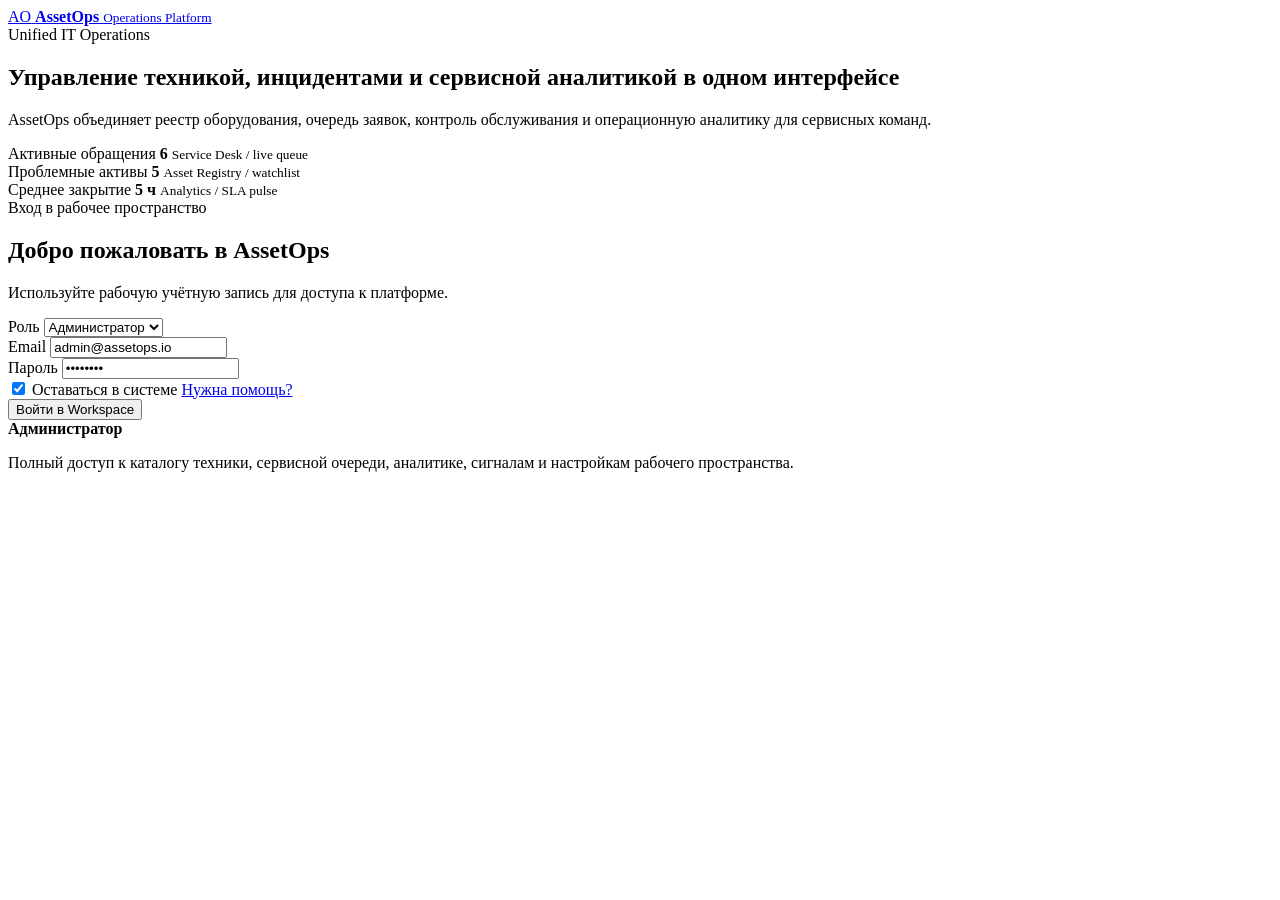
==== login.html @ 6a81c1f5 "Add AssetOps application and documentation" ====
<!DOCTYPE html>
<html lang="ru">
  <head>
    <meta charset="UTF-8" />
    <meta name="viewport" content="width=device-width, initial-scale=1.0" />
    <title>AssetOps • Вход</title>
    <link rel="stylesheet" href="assets/styles.css" />
  </head>
  <body data-page="login">
    <main class="auth-shell">
      <section class="auth-hero">
        <a class="brand brand--light" href="login.html" aria-label="AssetOps">
          <span class="brand__mark">AO</span>
          <span class="brand__text">
            <strong>AssetOps</strong>
            <small>Operations Platform</small>
          </span>
        </a>

        <div class="auth-copy">
          <div class="eyebrow">Unified IT Operations</div>
          <h1>Управление техникой, инцидентами и сервисной аналитикой в одном интерфейсе</h1>
          <p>
            AssetOps объединяет реестр оборудования, очередь заявок, контроль обслуживания
            и операционную аналитику для сервисных команд.
          </p>
        </div>

        <div class="auth-preview">
          <div class="auth-preview__card">
            <span>Активные обращения</span>
            <strong>6</strong>
            <small>Service Desk / live queue</small>
          </div>
          <div class="auth-preview__card">
            <span>Проблемные активы</span>
            <strong>5</strong>
            <small>Asset Registry / watchlist</small>
          </div>
          <div class="auth-preview__card">
            <span>Среднее закрытие</span>
            <strong>5 ч</strong>
            <small>Analytics / SLA pulse</small>
          </div>
        </div>
      </section>

      <section class="auth-panel">
        <div class="auth-panel__header">
          <div class="eyebrow">Вход в рабочее пространство</div>
          <h2>Добро пожаловать в AssetOps</h2>
          <p>Используйте рабочую учётную запись для доступа к платформе.</p>
        </div>

        <form class="auth-form" id="loginForm" novalidate>
          <div class="field">
            <label for="loginRole">Роль</label>
            <select id="loginRole" name="loginRole">
              <option value="admin">Администратор</option>
              <option value="dispatcher">Диспетчер</option>
              <option value="engineer">Инженер</option>
              <option value="observer">Наблюдатель</option>
            </select>
          </div>
          <div class="field">
            <label for="loginEmail">Email</label>
            <input id="loginEmail" type="email" value="admin@assetops.io" />
          </div>
          <div class="field">
            <label for="loginPassword">Пароль</label>
            <input id="loginPassword" type="password" value="password" />
          </div>
          <div class="auth-form__row">
            <label class="checkline">
              <input type="checkbox" checked />
              <span>Оставаться в системе</span>
            </label>
            <a class="auth-link" href="index.html">Нужна помощь?</a>
          </div>
          <button class="button button--primary button--block" type="submit">Войти в Workspace</button>
        </form>

        <div class="auth-note">
          <strong data-login-role-title>Администратор</strong>
          <p data-login-role-text>
            Полный доступ к каталогу техники, сервисной очереди, аналитике, сигналам и настройкам рабочего пространства.
          </p>
        </div>
      </section>
    </main>

    <script src="assets/data.js"></script>
    <script src="assets/app.js"></script>
  </body>
</html>
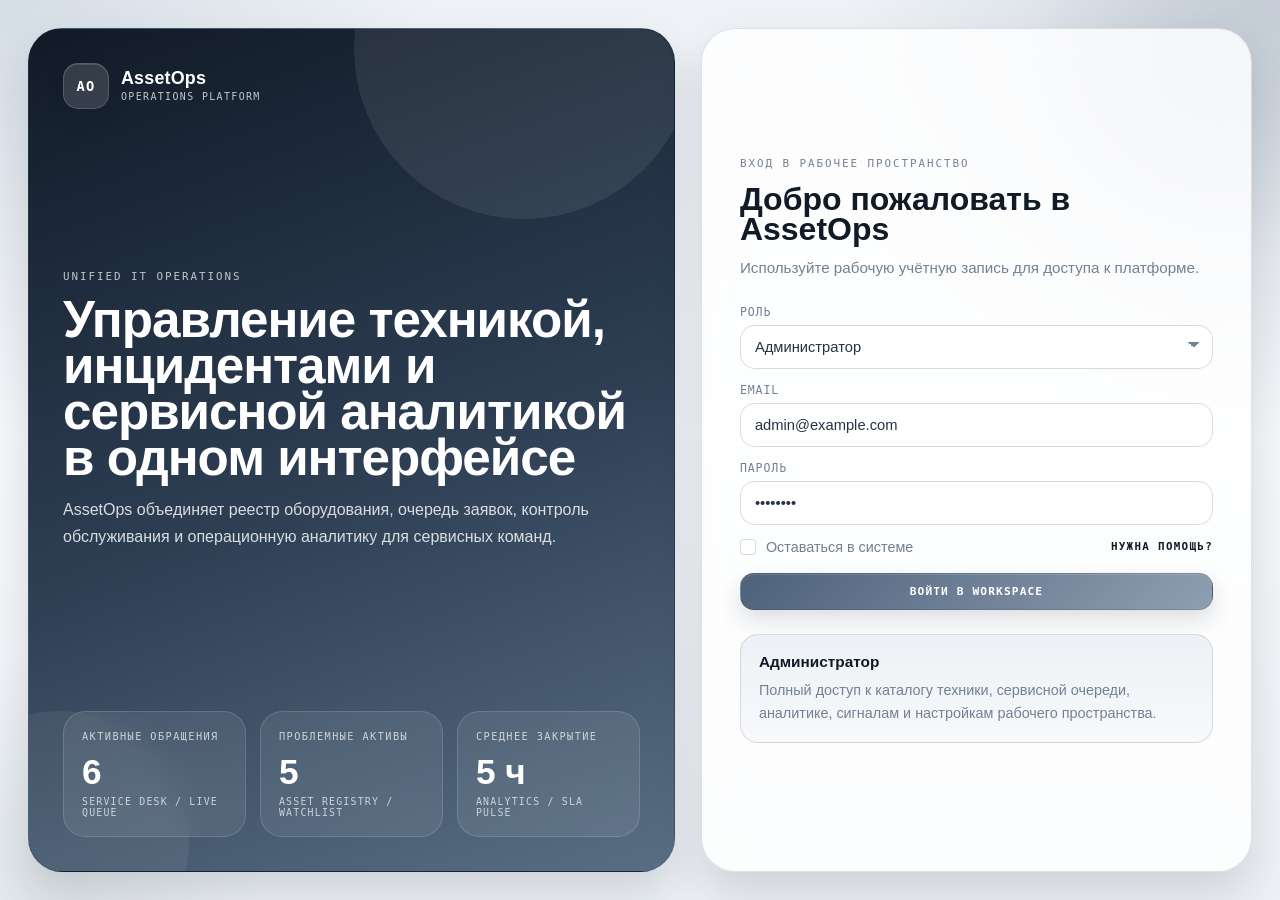
==== commit f22d3bac: "Document synthetic data and demo login" ====
--- a/login.html
+++ b/login.html
@@ -64,7 +64,7 @@
           </div>
           <div class="field">
             <label for="loginEmail">Email</label>
-            <input id="loginEmail" type="email" value="admin@assetops.io" />
+            <input id="loginEmail" type="email" value="admin@example.com" />
           </div>
           <div class="field">
             <label for="loginPassword">Пароль</label>
--- a/assets/styles.css
+++ b/assets/styles.css
@@ -0,0 +1,3499 @@
+:root {
+  --navy: #101726;
+  --navy-2: #26364a;
+  --cobalt: #4e617b;
+  --cyan: #7a90a8;
+  --orange: #8f9fb2;
+  --yellow: #8b8577;
+  --lime: #617a7d;
+  --pink: #726b86;
+  --paper: #eef2f6;
+  --paper-2: #f7f9fb;
+  --white: #ffffff;
+  --ink: #111a27;
+  --text: #273241;
+  --muted: #748093;
+  --line: #293748;
+  --line-soft: rgba(41, 55, 72, 0.18);
+  --surface: rgba(255, 255, 255, 0.82);
+  --surface-strong: rgba(255, 255, 255, 0.92);
+  --surface-muted: rgba(244, 247, 250, 0.94);
+  --shadow-lg: 0 22px 44px rgba(18, 27, 45, 0.14);
+  --shadow-md: 0 12px 24px rgba(18, 27, 45, 0.1);
+  --shadow-sm: 0 8px 0 rgba(18, 27, 45, 0.08);
+  --radius-xl: 34px;
+  --radius-lg: 28px;
+  --radius-md: 22px;
+  --radius-sm: 16px;
+  --font-sans: "Aptos", "Segoe UI Variable Text", "Trebuchet MS", sans-serif;
+  --font-display: "Avenir Next Condensed", "Arial Narrow", "Bahnschrift SemiCondensed", sans-serif;
+  --font-mono: "IBM Plex Mono", "SFMono-Regular", ui-monospace, Menlo, Consolas, monospace;
+  --chart-1: #4e617b;
+  --chart-2: #617a7d;
+  --chart-3: #6f8581;
+  --chart-4: #726b86;
+  --chart-5: #91a4b7;
+  --page-accent: var(--cobalt);
+  --page-accent-2: var(--cyan);
+  --page-accent-3: var(--orange);
+}
+
+body[data-page="dashboard"] {
+  --page-accent: #435872;
+  --page-accent-2: #6b8298;
+  --page-accent-3: #91a4b7;
+}
+
+body[data-page="equipment"] {
+  --page-accent: #2a3a50;
+  --page-accent-2: #566982;
+  --page-accent-3: #7b8ea3;
+}
+
+body[data-page="tickets"] {
+  --page-accent: #3b465e;
+  --page-accent-2: #697b92;
+  --page-accent-3: #726b86;
+}
+
+body[data-page="ticket-detail"] {
+  --page-accent: #141d2b;
+  --page-accent-2: #45576f;
+  --page-accent-3: #73879d;
+}
+
+body[data-page="analytics"] {
+  --page-accent: #4a6269;
+  --page-accent-2: #718791;
+  --page-accent-3: #91a4ad;
+}
+
+body[data-page="notifications"] {
+  --page-accent: #2c3546;
+  --page-accent-2: #57697f;
+  --page-accent-3: #8293a7;
+}
+
+body[data-page="settings"] {
+  --page-accent: #334052;
+  --page-accent-2: #60748b;
+  --page-accent-3: #8ea0b3;
+}
+
+*,
+*::before,
+*::after {
+  box-sizing: border-box;
+}
+
+html {
+  scroll-behavior: smooth;
+}
+
+body {
+  position: relative;
+  margin: 0;
+  font-family: var(--font-sans);
+  color: var(--text);
+  background:
+    radial-gradient(circle at 0% 0%, rgba(122, 144, 168, 0.14), transparent 24%),
+    radial-gradient(circle at 100% 0%, rgba(78, 97, 123, 0.14), transparent 24%),
+    radial-gradient(circle at 100% 100%, rgba(97, 122, 125, 0.1), transparent 24%),
+    linear-gradient(180deg, #f1f4f7 0%, #f7f9fb 52%, #edf2f6 100%);
+}
+
+body::before,
+body::after {
+  content: "";
+  position: fixed;
+  inset: auto;
+  z-index: -1;
+  pointer-events: none;
+  border-radius: 50%;
+}
+
+body::before {
+  top: -120px;
+  right: -120px;
+  width: 380px;
+  height: 380px;
+  background: radial-gradient(circle, rgba(78, 97, 123, 0.12) 0%, rgba(78, 97, 123, 0) 72%);
+}
+
+body::after {
+  left: -160px;
+  bottom: -180px;
+  width: 420px;
+  height: 420px;
+  background: radial-gradient(circle, rgba(97, 122, 125, 0.1) 0%, rgba(97, 122, 125, 0) 74%);
+}
+
+button,
+input,
+select {
+  font: inherit;
+}
+
+a {
+  color: inherit;
+  text-decoration: none;
+}
+
+body.modal-open {
+  overflow: hidden;
+}
+
+.shell {
+  position: relative;
+  max-width: 1500px;
+  margin: 0 auto;
+  padding: 24px 24px 54px;
+}
+
+.appbar {
+  position: sticky;
+  top: 16px;
+  z-index: 20;
+  display: grid;
+  grid-template-columns: auto minmax(260px, 1fr) auto;
+  gap: 18px;
+  align-items: center;
+  margin-bottom: 20px;
+  padding: 12px 16px 12px 12px;
+  border: 1px solid rgba(41, 55, 72, 0.12);
+  border-radius: 26px;
+  background: linear-gradient(180deg, rgba(255, 255, 255, 0.86) 0%, rgba(244, 247, 250, 0.78) 100%);
+  box-shadow:
+    0 18px 34px rgba(18, 27, 45, 0.08),
+    inset 0 1px 0 rgba(255, 255, 255, 0.72);
+  backdrop-filter: blur(24px);
+}
+
+.brand {
+  display: inline-flex;
+  align-items: center;
+  gap: 12px;
+  min-width: 0;
+}
+
+.brand__mark {
+  display: grid;
+  place-items: center;
+  width: 46px;
+  height: 46px;
+  border-radius: 15px;
+  background: linear-gradient(155deg, #121a28 0%, var(--page-accent) 100%);
+  color: #fff;
+  font-family: var(--font-mono);
+  font-size: 0.86rem;
+  font-weight: 700;
+  letter-spacing: 0.08em;
+  text-transform: uppercase;
+  box-shadow:
+    0 10px 18px rgba(18, 27, 45, 0.16),
+    inset 0 1px 0 rgba(255, 255, 255, 0.12);
+}
+
+.brand__text {
+  display: grid;
+  gap: 3px;
+  min-width: 0;
+}
+
+.brand__text strong {
+  color: var(--ink);
+  font-family: var(--font-display);
+  font-size: 1.12rem;
+  line-height: 1;
+  letter-spacing: 0.01em;
+}
+
+.brand__text small {
+  color: var(--muted);
+  font-family: var(--font-mono);
+  font-size: 0.62rem;
+  letter-spacing: 0.14em;
+  text-transform: uppercase;
+}
+
+.appbar__search {
+  min-width: 0;
+}
+
+.searchbox {
+  position: relative;
+  display: block;
+}
+
+.searchbox::before {
+  content: "⌕";
+  position: absolute;
+  top: 50%;
+  left: 16px;
+  transform: translateY(-50%);
+  color: var(--muted);
+  font-family: var(--font-mono);
+  font-size: 0.9rem;
+  pointer-events: none;
+}
+
+.searchbox::after {
+  content: "Ctrl/⌘ K";
+  position: absolute;
+  top: 50%;
+  right: 16px;
+  transform: translateY(-50%);
+  color: var(--muted);
+  font-family: var(--font-mono);
+  font-size: 0.62rem;
+  font-weight: 700;
+  letter-spacing: 0.12em;
+  text-transform: uppercase;
+  pointer-events: none;
+}
+
+.searchbox input {
+  padding-left: 42px;
+  padding-right: 86px;
+  border-radius: 18px;
+  border-color: rgba(41, 55, 72, 0.12);
+  background: linear-gradient(180deg, rgba(255, 255, 255, 0.94) 0%, rgba(239, 243, 246, 0.9) 100%);
+  box-shadow:
+    inset 0 1px 0 rgba(255, 255, 255, 0.7),
+    0 1px 0 rgba(255, 255, 255, 0.4);
+  cursor: pointer;
+  transition: border-color 0.16s ease, box-shadow 0.16s ease, background 0.16s ease;
+}
+
+.searchbox input:hover {
+  border-color: rgba(41, 55, 72, 0.18);
+  background: linear-gradient(180deg, rgba(255, 255, 255, 0.98) 0%, rgba(242, 245, 248, 0.94) 100%);
+}
+
+.appbar__meta {
+  display: flex;
+  align-items: center;
+  justify-content: flex-end;
+  gap: 8px;
+  flex-wrap: wrap;
+}
+
+.app-pill {
+  display: inline-flex;
+  align-items: center;
+  gap: 8px;
+  min-height: 36px;
+  padding: 8px 12px;
+  border: 1px solid rgba(41, 55, 72, 0.12);
+  border-radius: 999px;
+  background: rgba(255, 255, 255, 0.72);
+  color: var(--muted);
+  font-family: var(--font-mono);
+  font-size: 0.62rem;
+  font-weight: 700;
+  letter-spacing: 0.1em;
+  text-transform: uppercase;
+  transition: border-color 0.16s ease, background 0.16s ease, color 0.16s ease;
+}
+
+.app-pill:first-child {
+  border-color: rgba(41, 55, 72, 0.16);
+  background: linear-gradient(180deg, rgba(255, 255, 255, 0.94) 0%, rgba(236, 240, 244, 0.84) 100%);
+  color: var(--ink);
+}
+
+.appbar__meta > .app-pill:first-child {
+  color: var(--ink);
+  background: linear-gradient(180deg, rgba(230, 238, 246, 0.9) 0%, rgba(255, 255, 255, 0.82) 100%);
+}
+
+.app-pill--status {
+  color: var(--ink);
+}
+
+.app-pill--link {
+  color: var(--ink);
+}
+
+.status-dot {
+  width: 8px;
+  height: 8px;
+  border-radius: 50%;
+  background: linear-gradient(180deg, #83a6a5 0%, #5b7a79 100%);
+  box-shadow: 0 0 0 4px rgba(97, 122, 125, 0.12);
+}
+
+.app-user {
+  display: inline-flex;
+  align-items: center;
+  gap: 10px;
+  padding-left: 2px;
+}
+
+.app-user__avatar {
+  display: grid;
+  place-items: center;
+  width: 38px;
+  height: 38px;
+  border-radius: 50%;
+  background: linear-gradient(145deg, #dfe6ee 0%, #f7f9fb 100%);
+  border: 1px solid rgba(41, 55, 72, 0.14);
+  color: var(--ink);
+  font-family: var(--font-mono);
+  font-size: 0.68rem;
+  font-weight: 700;
+  letter-spacing: 0.08em;
+}
+
+.app-user__info {
+  display: grid;
+  gap: 2px;
+}
+
+.app-user__info strong {
+  color: var(--ink);
+  font-size: 0.84rem;
+  line-height: 1.1;
+}
+
+.app-user__info small {
+  color: var(--muted);
+  font-size: 0.73rem;
+}
+
+.appbar__link {
+  color: var(--muted);
+  font-family: var(--font-mono);
+  font-size: 0.64rem;
+  font-weight: 700;
+  letter-spacing: 0.12em;
+  text-transform: uppercase;
+  opacity: 0.8;
+  transition: opacity 0.16s ease, color 0.16s ease;
+}
+
+.appbar__link:hover {
+  color: var(--ink);
+  opacity: 1;
+}
+
+.masthead {
+  position: relative;
+  overflow: hidden;
+  display: grid;
+  grid-template-columns: minmax(0, 1.38fr) minmax(280px, 0.82fr);
+  gap: 32px;
+  padding: 38px 40px;
+  border: 1px solid rgba(255, 255, 255, 0.16);
+  border-radius: var(--radius-xl);
+  background:
+    linear-gradient(125deg, rgba(255, 255, 255, 0.06), transparent 42%),
+    linear-gradient(135deg, #101726 0%, var(--page-accent) 38%, var(--page-accent-2) 72%, var(--page-accent-3) 100%);
+  box-shadow: 0 30px 56px rgba(18, 27, 45, 0.16);
+  color: #fff;
+}
+
+.masthead::before,
+.masthead::after {
+  content: "";
+  position: absolute;
+  border-radius: 999px;
+  pointer-events: none;
+}
+
+.masthead::before {
+  width: 280px;
+  height: 280px;
+  top: -120px;
+  right: 18%;
+  background: rgba(255, 255, 255, 0.14);
+}
+
+.masthead::after {
+  width: 260px;
+  height: 260px;
+  right: -90px;
+  bottom: -120px;
+  background: rgba(8, 20, 45, 0.18);
+}
+
+.masthead__main::after {
+  content: "";
+  display: block;
+  width: 92px;
+  height: 1px;
+  margin-top: 22px;
+  background: rgba(255, 255, 255, 0.34);
+}
+
+.masthead__main,
+.masthead__aside {
+  position: relative;
+  z-index: 1;
+}
+
+.masthead__main h1 {
+  margin: 0;
+  max-width: 920px;
+  font-family: var(--font-display);
+  font-size: clamp(2.7rem, 4vw, 4.5rem);
+  line-height: 0.9;
+  letter-spacing: -0.01em;
+}
+
+.masthead__main p {
+  margin: 16px 0 0;
+  max-width: 700px;
+  color: rgba(255, 255, 255, 0.92);
+  font-size: 1.02rem;
+  line-height: 1.68;
+}
+
+.eyebrow {
+  margin-bottom: 14px;
+  color: var(--muted);
+  font-family: var(--font-mono);
+  font-size: 0.68rem;
+  letter-spacing: 0.18em;
+  text-transform: uppercase;
+}
+
+.masthead .eyebrow {
+  color: rgba(255, 255, 255, 0.84);
+}
+
+.masthead__aside {
+  display: grid;
+  gap: 14px;
+  align-content: start;
+}
+
+.meta-block {
+  position: relative;
+  overflow: hidden;
+  padding: 18px 20px;
+  border: 1px solid rgba(255, 255, 255, 0.28);
+  border-radius: 22px;
+  background: rgba(255, 255, 255, 0.14);
+  backdrop-filter: blur(12px);
+  box-shadow: inset 0 1px 0 rgba(255, 255, 255, 0.12);
+}
+
+.meta-block::before {
+  content: "";
+  position: absolute;
+  inset: 0 0 auto;
+  height: 2px;
+  background: linear-gradient(90deg, rgba(255, 255, 255, 0.72) 0%, rgba(255, 255, 255, 0) 84%);
+}
+
+.meta-block span {
+  display: block;
+  margin-bottom: 8px;
+  color: rgba(255, 255, 255, 0.78);
+  font-family: var(--font-mono);
+  font-size: 0.72rem;
+  letter-spacing: 0.12em;
+  text-transform: uppercase;
+}
+
+.meta-block strong {
+  display: block;
+  color: #fff;
+  font-size: 1rem;
+  line-height: 1.45;
+}
+
+.meta-link {
+  color: #fff;
+  text-decoration: underline;
+  text-underline-offset: 0.2em;
+}
+
+.topnav {
+  position: relative;
+  z-index: 3;
+  display: flex;
+  flex-wrap: wrap;
+  gap: 6px;
+  width: max-content;
+  max-width: 100%;
+  margin: -16px 0 24px 34px;
+  padding: 8px;
+  border: 1px solid rgba(41, 55, 72, 0.12);
+  border-radius: 999px;
+  background: rgba(255, 255, 255, 0.92);
+  box-shadow:
+    0 16px 28px rgba(18, 27, 45, 0.08),
+    inset 0 1px 0 rgba(255, 255, 255, 0.5);
+  backdrop-filter: blur(18px);
+}
+
+.topnav__link {
+  display: inline-flex;
+  align-items: center;
+  justify-content: center;
+  min-height: 40px;
+  padding: 9px 15px;
+  border-radius: 999px;
+  color: var(--text);
+  font-family: var(--font-mono);
+  font-size: 0.71rem;
+  font-weight: 700;
+  letter-spacing: 0.09em;
+  text-transform: uppercase;
+  transition: transform 0.16s ease, background 0.16s ease, color 0.16s ease, box-shadow 0.16s ease;
+}
+
+.topnav__link:hover {
+  transform: translateY(-1px);
+  background: rgba(75, 100, 137, 0.08);
+}
+
+.topnav__link.is-active {
+  background: linear-gradient(180deg, var(--ink) 0%, #243447 100%);
+  color: #fff;
+  box-shadow: inset 0 1px 0 rgba(255, 255, 255, 0.1);
+}
+
+.workspace,
+.stack,
+.grid,
+.hero-layout,
+.ticket-layout {
+  display: grid;
+  gap: 24px;
+}
+
+.grid--2 {
+  grid-template-columns: minmax(0, 1.05fr) minmax(0, 0.95fr);
+}
+
+.hero-layout {
+  grid-template-columns: minmax(0, 1.32fr) minmax(340px, 0.84fr);
+  align-items: start;
+}
+
+.dashboard-overview {
+  display: grid;
+  grid-template-columns: minmax(0, 1.06fr) minmax(360px, 0.94fr);
+  gap: 22px;
+}
+
+.ticket-layout {
+  grid-template-columns: minmax(0, 1.26fr) minmax(340px, 0.74fr);
+}
+
+.panel {
+  position: relative;
+  overflow: hidden;
+  padding: 24px;
+  border: 1px solid rgba(41, 55, 72, 0.12);
+  border-radius: var(--radius-lg);
+  background: linear-gradient(180deg, rgba(255, 255, 255, 0.9) 0%, rgba(246, 248, 250, 0.84) 100%);
+  box-shadow:
+    0 18px 32px rgba(18, 27, 45, 0.07),
+    inset 0 1px 0 rgba(255, 255, 255, 0.62);
+  backdrop-filter: blur(12px);
+  transition: box-shadow 0.18s ease, border-color 0.18s ease, transform 0.18s ease;
+}
+
+.panel::before {
+  content: "";
+  position: absolute;
+  inset: 0 0 auto;
+  height: 3px;
+  background: linear-gradient(90deg, var(--page-accent) 0%, var(--page-accent-2) 54%, var(--page-accent-3) 100%);
+}
+
+.panel::after {
+  content: "";
+  position: absolute;
+  inset: 0;
+  border-radius: inherit;
+  box-shadow: inset 0 1px 0 rgba(255, 255, 255, 0.46);
+  pointer-events: none;
+}
+
+.panel--hero {
+  background: linear-gradient(160deg, #101726 0%, #253548 58%, #4a6078 120%);
+  box-shadow: 0 26px 44px rgba(18, 27, 45, 0.2);
+  color: #fff;
+}
+
+.panel--hero::before {
+  background: linear-gradient(90deg, #7a90a8 0%, #617a7d 52%, #8f9fb2 100%);
+}
+
+.panel--hero .panel__header {
+  border-bottom-color: rgba(255, 255, 255, 0.12);
+}
+
+.panel--hero .eyebrow,
+.panel--hero .panel__header p,
+.panel--hero .panel__header h2,
+.panel--hero .panel__header strong,
+.panel--hero .panel__header span {
+  color: #fff;
+}
+
+body[data-page="dashboard"] .hero-layout > .panel:last-child {
+  margin-top: 28px;
+  background: linear-gradient(180deg, #f7f9fb 0%, #eceff4 100%);
+}
+
+body[data-page="dashboard"] .panel--hero {
+  padding-bottom: 26px;
+}
+
+body[data-page="dashboard"] .panel--hero .signal-ribbon {
+  grid-template-columns: minmax(0, 1.28fr) repeat(2, minmax(0, 0.9fr));
+  grid-auto-rows: minmax(124px, auto);
+  gap: 14px;
+}
+
+body[data-page="dashboard"] .panel--hero .signal-card:first-child {
+  display: flex;
+  flex-direction: column;
+  justify-content: flex-end;
+  grid-row: span 2;
+  min-height: 100%;
+  padding: 22px;
+}
+
+body[data-page="dashboard"] .panel--hero .signal-card:first-child .signal-card__value {
+  margin: 18px 0 12px;
+  font-size: clamp(3rem, 4.4vw, 4.4rem);
+}
+
+body[data-page="dashboard"] .panel--hero .signal-card:nth-child(4) {
+  grid-column: 2 / span 2;
+}
+
+body[data-page="dashboard"] .dashboard-overview {
+  align-items: stretch;
+}
+
+body[data-page="dashboard"] .dashboard-overview > .panel {
+  min-height: 100%;
+}
+
+body[data-page="dashboard"] .action-grid .action-card:first-child {
+  grid-column: span 2;
+  min-height: 184px;
+}
+
+body[data-page="dashboard"] #notificationFeed .activity-card:first-child {
+  border-color: rgba(41, 55, 72, 0.18);
+  box-shadow: 0 18px 28px rgba(18, 27, 45, 0.08);
+}
+
+body[data-page="dashboard"] #recommendationList,
+body[data-page="dashboard"] #hotEquipmentList {
+  gap: 12px;
+}
+
+.panel__header {
+  position: relative;
+  z-index: 1;
+  display: flex;
+  justify-content: space-between;
+  gap: 18px;
+  align-items: flex-start;
+  margin-bottom: 20px;
+  padding-bottom: 14px;
+  border-bottom: 1px solid rgba(41, 55, 72, 0.08);
+}
+
+.panel__header > div {
+  flex: 1 1 auto;
+}
+
+.panel__header h2,
+.panel__header h3,
+.ticket-head h2 {
+  margin: 0;
+  color: var(--ink);
+  font-family: var(--font-display);
+  font-size: 1.12rem;
+  letter-spacing: 0.01em;
+}
+
+.panel__header p {
+  margin: 10px 0 0;
+  max-width: 620px;
+  color: var(--muted);
+  font-size: 0.89rem;
+  line-height: 1.64;
+}
+
+.panel__header .eyebrow {
+  margin-bottom: 10px;
+  color: color-mix(in srgb, var(--page-accent) 62%, var(--muted));
+  letter-spacing: 0.16em;
+}
+
+.signal-ribbon {
+  position: relative;
+  z-index: 1;
+  display: grid;
+  gap: 12px;
+  grid-template-columns: repeat(4, minmax(0, 1fr));
+}
+
+.signal-ribbon--dense {
+  gap: 14px;
+}
+
+.signal-ribbon--dense .signal-card {
+  min-height: 138px;
+  padding: 16px 16px 17px;
+  border-radius: 22px;
+}
+
+.signal-ribbon--dense .signal-card__value {
+  font-size: clamp(1.86rem, 2.4vw, 2.5rem);
+}
+
+.signal-ribbon--dense .signal-card__hint {
+  font-size: 0.82rem;
+}
+
+.signal-card {
+  display: grid;
+  align-content: start;
+  min-height: 154px;
+  padding: 18px 18px 18px;
+  border: 1px solid rgba(41, 55, 72, 0.12);
+  border-radius: 24px;
+  box-shadow:
+    0 14px 24px rgba(18, 27, 45, 0.08),
+    inset 0 1px 0 rgba(255, 255, 255, 0.22);
+  color: #fff;
+  transition: transform 0.18s ease, box-shadow 0.18s ease;
+}
+
+.signal-card:hover {
+  transform: translateY(-1px);
+  box-shadow:
+    0 18px 28px rgba(18, 27, 45, 0.1),
+    inset 0 1px 0 rgba(255, 255, 255, 0.22);
+}
+
+.signal-card--ink {
+  background: linear-gradient(155deg, #121a28 0%, #45586f 100%);
+}
+
+.signal-card--accent {
+  background: linear-gradient(155deg, #4a6078 0%, #8697aa 100%);
+}
+
+.signal-card--blue {
+  color: var(--ink);
+  background: linear-gradient(155deg, #e7edf3 0%, #f2f6f9 100%);
+}
+
+.signal-card--amber {
+  color: var(--ink);
+  background: linear-gradient(155deg, #eceae5 0%, #f5f4f1 100%);
+}
+
+.signal-card--green {
+  color: var(--ink);
+  background: linear-gradient(155deg, #e4ebeb 0%, #f1f5f5 100%);
+}
+
+.signal-card--red {
+  color: var(--ink);
+  background: linear-gradient(155deg, #ebe7ee 0%, #f5f2f7 100%);
+}
+
+.signal-card__label {
+  color: currentColor;
+  opacity: 0.74;
+  font-family: var(--font-mono);
+  font-size: 0.66rem;
+  line-height: 1.5;
+  letter-spacing: 0.14em;
+  text-transform: uppercase;
+}
+
+.signal-card__value {
+  margin: 16px 0 10px;
+  color: currentColor;
+  font-family: var(--font-display);
+  font-size: clamp(2.2rem, 2.9vw, 2.95rem);
+  line-height: 0.88;
+}
+
+.signal-card__hint {
+  color: currentColor;
+  opacity: 0.82;
+  font-size: 0.86rem;
+  line-height: 1.56;
+}
+
+.focus-stack,
+.note-stack,
+.asset-stack {
+  display: grid;
+  gap: 10px;
+}
+
+.action-grid {
+  display: grid;
+  grid-template-columns: repeat(2, minmax(0, 1fr));
+  gap: 12px;
+}
+
+.action-card {
+  position: relative;
+  overflow: hidden;
+  display: grid;
+  gap: 12px;
+  align-content: start;
+  min-height: 212px;
+  padding: 18px;
+  border: 1px solid rgba(41, 55, 72, 0.12);
+  border-radius: 24px;
+  background: linear-gradient(180deg, rgba(255, 255, 255, 0.99) 0%, #eef2f6 100%);
+  box-shadow: 0 14px 24px rgba(18, 27, 45, 0.06);
+  transition: transform 0.18s ease, box-shadow 0.18s ease, border-color 0.18s ease;
+}
+
+.action-card::before,
+.insight-card::before,
+.activity-card::before {
+  content: "";
+  position: absolute;
+  inset: 0 0 auto;
+  height: 3px;
+  background: linear-gradient(90deg, var(--page-accent) 0%, var(--page-accent-2) 56%, transparent 100%);
+}
+
+.action-card__top {
+  display: flex;
+  justify-content: space-between;
+  align-items: flex-start;
+}
+
+.action-card__icon {
+  display: grid;
+  place-items: center;
+  width: 42px;
+  height: 42px;
+  border-radius: 14px;
+  background: linear-gradient(145deg, var(--ink) 0%, var(--page-accent) 100%);
+  color: #fff;
+  font-family: var(--font-mono);
+  font-size: 0.7rem;
+  font-weight: 700;
+  letter-spacing: 0.08em;
+  text-transform: uppercase;
+}
+
+.action-card strong {
+  color: var(--ink);
+  font-size: 1rem;
+}
+
+.action-card p {
+  margin: 0;
+  color: var(--muted);
+  font-size: 0.9rem;
+  line-height: 1.62;
+}
+
+.action-card__footer {
+  margin-top: auto;
+}
+
+.activity-list {
+  display: grid;
+  gap: 10px;
+}
+
+.insight-grid {
+  display: grid;
+  grid-template-columns: repeat(2, minmax(0, 1fr));
+  gap: 12px;
+}
+
+.insight-card {
+  position: relative;
+  overflow: hidden;
+  display: grid;
+  gap: 10px;
+  align-content: start;
+  min-height: 188px;
+  padding: 18px;
+  border: 1px solid rgba(41, 55, 72, 0.12);
+  border-radius: 24px;
+  background: linear-gradient(180deg, rgba(255, 255, 255, 0.99) 0%, #edf1f5 100%);
+  box-shadow: 0 14px 24px rgba(18, 27, 45, 0.05);
+  transition: transform 0.18s ease, box-shadow 0.18s ease, border-color 0.18s ease;
+}
+
+.insight-card span {
+  color: var(--muted);
+  font-family: var(--font-mono);
+  font-size: 0.64rem;
+  font-weight: 700;
+  letter-spacing: 0.14em;
+  text-transform: uppercase;
+}
+
+.insight-card strong {
+  color: var(--ink);
+  font-family: var(--font-display);
+  font-size: 1.52rem;
+  line-height: 0.9;
+  letter-spacing: 0.01em;
+}
+
+.insight-card p {
+  margin: 0;
+  color: var(--muted);
+  font-size: 0.89rem;
+  line-height: 1.6;
+}
+
+.activity-card {
+  position: relative;
+  overflow: hidden;
+  display: grid;
+  gap: 10px;
+  padding: 17px 18px;
+  border: 1px solid rgba(41, 55, 72, 0.12);
+  border-radius: 22px;
+  background: rgba(255, 255, 255, 0.94);
+  box-shadow: 0 12px 22px rgba(18, 27, 45, 0.05);
+  transition: transform 0.18s ease, box-shadow 0.18s ease, border-color 0.18s ease;
+}
+
+.action-card:hover,
+.insight-card:hover,
+.activity-card:hover,
+.focus-card:hover,
+.note-card:hover,
+.asset-card:hover,
+.fact-card:hover,
+.content-box:hover,
+.logic-box:hover,
+.equipment-box:hover,
+.timeline-card:hover,
+.saved-view:hover,
+.bulk-bar:hover,
+.settings-note:hover,
+.setting-toggle:hover,
+.form-preview:hover,
+.onboarding-card:hover {
+  transform: translateY(-1px);
+  border-color: rgba(41, 55, 72, 0.16);
+  box-shadow: 0 18px 28px rgba(18, 27, 45, 0.07);
+}
+
+.activity-card__top {
+  display: flex;
+  justify-content: space-between;
+  gap: 10px;
+  align-items: center;
+}
+
+.activity-card__top small {
+  color: var(--muted);
+  font-family: var(--font-mono);
+  font-size: 0.62rem;
+  letter-spacing: 0.12em;
+  text-transform: uppercase;
+}
+
+.activity-card strong {
+  color: var(--ink);
+  font-size: 0.96rem;
+}
+
+.activity-card p {
+  margin: 0;
+  color: var(--muted);
+  font-size: 0.89rem;
+  line-height: 1.58;
+}
+
+.activity-card__footer {
+  display: flex;
+  justify-content: space-between;
+  gap: 12px;
+  align-items: center;
+  flex-wrap: wrap;
+}
+
+.activity-card__context {
+  color: var(--muted);
+  font-family: var(--font-mono);
+  font-size: 0.64rem;
+  font-weight: 700;
+  letter-spacing: 0.12em;
+  text-transform: uppercase;
+}
+
+.activity-card__footer .button {
+  padding-inline: 12px;
+  box-shadow: none;
+}
+
+.activity-card--critical {
+  background: linear-gradient(180deg, #ece8ef 0%, #f7f4f8 100%);
+}
+
+.activity-card--watch {
+  background: linear-gradient(180deg, #e8edf2 0%, #f6f8fa 100%);
+}
+
+.activity-card--info {
+  background: linear-gradient(180deg, #e8edee 0%, #f6f9f9 100%);
+}
+
+.activity-card--ok {
+  background: linear-gradient(180deg, #eef1f4 0%, #f7f9fb 100%);
+}
+
+.status-chip {
+  display: inline-flex;
+  align-items: center;
+  justify-content: center;
+  min-height: 28px;
+  padding: 5px 10px;
+  border: 1px solid rgba(41, 55, 72, 0.16);
+  border-radius: 999px;
+  background: rgba(255, 255, 255, 0.82);
+  color: var(--ink);
+  font-family: var(--font-mono);
+  font-size: 0.62rem;
+  font-weight: 700;
+  letter-spacing: 0.1em;
+  text-transform: uppercase;
+}
+
+.status-chip--critical {
+  color: #6f6982;
+  background: #ece9f1;
+}
+
+.status-chip--watch {
+  color: #4e617b;
+  background: #e8edf2;
+}
+
+.status-chip--info {
+  color: #60797b;
+  background: #e6eded;
+}
+
+.status-chip--ok,
+.status-chip--neutral {
+  color: #5a6677;
+  background: #edf0f3;
+}
+
+.onboarding-grid {
+  display: grid;
+  grid-template-columns: repeat(4, minmax(0, 1fr));
+  gap: 12px;
+}
+
+.onboarding-card {
+  display: grid;
+  gap: 12px;
+  padding: 18px;
+  border: 1px solid rgba(41, 55, 72, 0.14);
+  border-radius: 20px;
+  background: linear-gradient(180deg, rgba(255, 255, 255, 0.98) 0%, #eef2f6 100%);
+  box-shadow: 0 10px 18px rgba(18, 27, 45, 0.05);
+  transition: transform 0.18s ease, box-shadow 0.18s ease, border-color 0.18s ease;
+}
+
+.onboarding-card__top {
+  display: flex;
+  justify-content: space-between;
+  gap: 10px;
+  align-items: center;
+}
+
+.onboarding-card strong {
+  color: var(--ink);
+  font-size: 0.96rem;
+}
+
+.onboarding-card p {
+  margin: 0;
+  color: var(--muted);
+  font-size: 0.88rem;
+  line-height: 1.58;
+}
+
+.progress-line {
+  height: 8px;
+  padding: 1px;
+  border: 1px solid rgba(41, 55, 72, 0.14);
+  border-radius: 999px;
+  background: rgba(255, 255, 255, 0.92);
+  overflow: hidden;
+}
+
+.progress-line span {
+  display: block;
+  height: 100%;
+  border-radius: inherit;
+  background: linear-gradient(90deg, var(--page-accent) 0%, var(--page-accent-3) 100%);
+}
+
+.onboarding-card__meta {
+  color: var(--muted);
+  font-family: var(--font-mono);
+  font-size: 0.64rem;
+  letter-spacing: 0.12em;
+  text-transform: uppercase;
+}
+
+.focus-card,
+.note-card,
+.asset-card,
+.content-box,
+.logic-box,
+.equipment-box,
+.timeline-card,
+.fact-card {
+  position: relative;
+  overflow: hidden;
+  padding: 18px;
+  border: 1px solid rgba(41, 55, 72, 0.12);
+  border-radius: var(--radius-md);
+  background: linear-gradient(180deg, rgba(255, 255, 255, 0.98) 0%, rgba(242, 245, 248, 0.94) 100%);
+  box-shadow: 0 12px 22px rgba(18, 27, 45, 0.05);
+  transition: transform 0.18s ease, box-shadow 0.18s ease, border-color 0.18s ease;
+}
+
+.focus-card::before,
+.note-card::before,
+.asset-card::before,
+.content-box::before,
+.logic-box::before,
+.equipment-box::before,
+.timeline-card::before,
+.fact-card::before {
+  content: "";
+  position: absolute;
+  inset: 0 0 auto;
+  height: 2px;
+  background: linear-gradient(90deg, var(--page-accent) 0%, transparent 84%);
+}
+
+.focus-card {
+  display: grid;
+  gap: 10px;
+}
+
+.focus-card__kicker,
+.content-box h3,
+.logic-box h4,
+.equipment-box h4,
+.timeline-card time,
+.table-chip,
+.legend,
+.helper-list li::marker {
+  font-family: var(--font-mono);
+}
+
+.focus-card__kicker {
+  color: var(--muted);
+  font-size: 0.72rem;
+  letter-spacing: 0.14em;
+  text-transform: uppercase;
+}
+
+.focus-card strong,
+.note-card strong,
+.asset-card strong {
+  color: var(--ink);
+  font-size: 0.98rem;
+}
+
+.focus-card p,
+.note-card p,
+.asset-card p,
+.content-box p,
+.logic-box p,
+.equipment-box p,
+.timeline-card p {
+  margin: 0;
+  color: var(--muted);
+  font-size: 0.9rem;
+  line-height: 1.62;
+}
+
+.note-card--red {
+  background: linear-gradient(180deg, #ece8ef 0%, #f7f4f8 100%);
+  border-color: #726b86;
+}
+
+.note-card--amber {
+  background: linear-gradient(180deg, #eceae5 0%, #f7f6f3 100%);
+  border-color: #8b8577;
+}
+
+.note-card--blue {
+  background: linear-gradient(180deg, #e8edf2 0%, #f6f8fa 100%);
+  border-color: #4e617b;
+}
+
+.note-card--green {
+  background: linear-gradient(180deg, #e8edee 0%, #f6f9f9 100%);
+  border-color: #617a7d;
+}
+
+.asset-card {
+  background: linear-gradient(180deg, #ffffff 0%, #eef2f5 100%);
+}
+
+.asset-card__top {
+  display: flex;
+  justify-content: space-between;
+  gap: 12px;
+  margin-bottom: 10px;
+  align-items: flex-start;
+}
+
+.asset-card__actions {
+  display: flex;
+  gap: 8px;
+  flex-wrap: wrap;
+  margin-top: 14px;
+}
+
+body[data-page="dashboard"] .hero-layout > .panel:last-child .focus-card {
+  background: rgba(255, 255, 255, 0.82);
+}
+
+.toolbar {
+  display: flex;
+  gap: 12px;
+  flex-wrap: wrap;
+  align-items: center;
+}
+
+.toolbar--filters {
+  display: grid;
+  grid-template-columns: repeat(3, minmax(180px, 1fr));
+  width: 100%;
+  align-items: stretch;
+}
+
+.toolbar-summary {
+  display: flex;
+  justify-content: space-between;
+  gap: 12px;
+  align-items: center;
+  margin-top: 14px;
+  padding: 12px 14px;
+  border: 1px solid rgba(41, 55, 72, 0.1);
+  border-radius: 20px;
+  background: linear-gradient(180deg, rgba(255, 255, 255, 0.96) 0%, rgba(240, 243, 246, 0.88) 100%);
+}
+
+.toolbar-summary__meta,
+.toolbar-summary__actions {
+  display: flex;
+  gap: 8px;
+  flex-wrap: wrap;
+  align-items: center;
+}
+
+.module-tools {
+  display: grid;
+  gap: 12px;
+  margin-top: 14px;
+}
+
+.settings-form {
+  display: grid;
+  gap: 14px;
+}
+
+.settings-form--stack {
+  gap: 10px;
+}
+
+.settings-grid {
+  display: grid;
+  grid-template-columns: repeat(2, minmax(0, 1fr));
+  gap: 12px;
+}
+
+.settings-grid--compact {
+  grid-template-columns: minmax(0, 220px);
+}
+
+.setting-field {
+  display: grid;
+  gap: 6px;
+}
+
+.setting-field label {
+  color: var(--muted);
+  font-family: var(--font-mono);
+  font-size: 0.68rem;
+  font-weight: 700;
+  letter-spacing: 0.12em;
+  text-transform: uppercase;
+}
+
+.settings-note {
+  padding: 16px;
+  border: 1px solid rgba(41, 55, 72, 0.14);
+  border-radius: 18px;
+  background: linear-gradient(180deg, rgba(255, 255, 255, 0.98) 0%, #edf1f5 100%);
+  color: var(--muted);
+  font-size: 0.9rem;
+  line-height: 1.62;
+}
+
+.setting-toggle {
+  position: relative;
+  display: grid;
+  grid-template-columns: auto minmax(0, 1fr);
+  gap: 14px;
+  align-items: start;
+  padding: 15px 16px;
+  border: 1px solid rgba(41, 55, 72, 0.14);
+  border-radius: 20px;
+  background: linear-gradient(180deg, rgba(255, 255, 255, 0.98) 0%, #edf1f5 100%);
+  box-shadow: 0 10px 18px rgba(18, 27, 45, 0.04);
+  cursor: pointer;
+}
+
+.setting-toggle input {
+  position: absolute;
+  opacity: 0;
+  pointer-events: none;
+}
+
+.setting-toggle__control {
+  position: relative;
+  width: 48px;
+  height: 28px;
+  border: 1px solid rgba(41, 55, 72, 0.14);
+  border-radius: 999px;
+  background: #e2e8ef;
+  transition: background 0.16s ease, border-color 0.16s ease;
+}
+
+.setting-toggle__control::after {
+  content: "";
+  position: absolute;
+  top: 3px;
+  left: 3px;
+  width: 20px;
+  height: 20px;
+  border-radius: 50%;
+  background: #fff;
+  box-shadow: 0 2px 6px rgba(18, 27, 45, 0.16);
+  transition: transform 0.16s ease;
+}
+
+.setting-toggle input:checked + .setting-toggle__control {
+  border-color: rgba(41, 55, 72, 0.22);
+  background: linear-gradient(90deg, var(--page-accent) 0%, var(--page-accent-3) 100%);
+}
+
+.setting-toggle input:checked + .setting-toggle__control::after {
+  transform: translateX(20px);
+}
+
+.setting-toggle__body {
+  display: grid;
+  gap: 4px;
+}
+
+.setting-toggle__body strong {
+  color: var(--ink);
+  font-size: 0.92rem;
+}
+
+.setting-toggle__body small {
+  color: var(--muted);
+  font-size: 0.88rem;
+  line-height: 1.58;
+}
+
+.saved-strip {
+  display: grid;
+  gap: 10px;
+}
+
+.saved-strip__head {
+  display: flex;
+  justify-content: space-between;
+  gap: 12px;
+  align-items: center;
+  color: var(--muted);
+  font-family: var(--font-mono);
+  font-size: 0.64rem;
+  font-weight: 700;
+  letter-spacing: 0.12em;
+  text-transform: uppercase;
+}
+
+.saved-strip__head small {
+  color: var(--muted);
+  font-size: 0.64rem;
+}
+
+.saved-views {
+  display: flex;
+  flex-wrap: wrap;
+  gap: 10px;
+}
+
+.saved-view {
+  display: inline-flex;
+  align-items: stretch;
+  border: 1px solid rgba(41, 55, 72, 0.14);
+  border-radius: 18px;
+  background: rgba(255, 255, 255, 0.88);
+  box-shadow: 0 10px 18px rgba(18, 27, 45, 0.04);
+}
+
+.saved-view.is-active {
+  border-color: rgba(41, 55, 72, 0.24);
+  background: linear-gradient(180deg, rgba(255, 255, 255, 0.98) 0%, #edf1f5 100%);
+}
+
+.saved-view__main {
+  display: grid;
+  gap: 4px;
+  min-width: 0;
+  padding: 12px 14px;
+  border: 0;
+  background: transparent;
+  color: inherit;
+  text-align: left;
+  cursor: pointer;
+}
+
+.saved-view__main strong {
+  color: var(--ink);
+  font-size: 0.88rem;
+  line-height: 1.3;
+}
+
+.saved-view__main small {
+  color: var(--muted);
+  font-family: var(--font-mono);
+  font-size: 0.62rem;
+  font-weight: 700;
+  letter-spacing: 0.08em;
+  text-transform: uppercase;
+}
+
+.saved-view__remove {
+  width: 36px;
+  border: 0;
+  border-left: 1px solid rgba(41, 55, 72, 0.12);
+  border-radius: 0 18px 18px 0;
+  background: transparent;
+  color: var(--muted);
+  font-size: 1rem;
+  cursor: pointer;
+}
+
+.bulk-bar {
+  display: flex;
+  justify-content: space-between;
+  gap: 14px;
+  align-items: center;
+  padding: 14px 16px;
+  border: 1px solid rgba(41, 55, 72, 0.14);
+  border-radius: 20px;
+  background: linear-gradient(180deg, rgba(255, 255, 255, 0.94) 0%, #eef2f6 100%);
+  box-shadow: 0 10px 20px rgba(18, 27, 45, 0.04);
+}
+
+.bulk-bar.is-active {
+  border-color: rgba(41, 55, 72, 0.22);
+}
+
+.bulk-bar__meta {
+  display: grid;
+  gap: 4px;
+}
+
+.bulk-bar__meta strong {
+  color: var(--ink);
+  font-family: var(--font-display);
+  font-size: 1.3rem;
+  line-height: 0.94;
+}
+
+.bulk-bar__meta span {
+  color: var(--muted);
+  font-family: var(--font-mono);
+  font-size: 0.66rem;
+  font-weight: 700;
+  letter-spacing: 0.12em;
+  text-transform: uppercase;
+}
+
+.bulk-bar__actions {
+  display: flex;
+  flex-wrap: wrap;
+  gap: 8px;
+  justify-content: flex-end;
+}
+
+input,
+select,
+textarea {
+  appearance: none;
+  min-width: 0;
+  width: 100%;
+  padding: 13px 14px;
+  border: 1px solid rgba(41, 55, 72, 0.18);
+  border-radius: 15px;
+  background: var(--surface-strong);
+  color: var(--text);
+  font-size: 0.92rem;
+  outline: none;
+  box-shadow: inset 0 1px 0 rgba(255, 255, 255, 0.6);
+  transition: border-color 0.16s ease, box-shadow 0.16s ease, background 0.16s ease;
+}
+
+input:focus,
+select:focus,
+textarea:focus {
+  border-color: var(--page-accent);
+  box-shadow:
+    inset 0 1px 0 rgba(255, 255, 255, 0.7),
+    0 0 0 4px rgba(78, 97, 123, 0.12);
+}
+
+textarea {
+  appearance: auto;
+  resize: vertical;
+  min-height: 118px;
+  line-height: 1.6;
+}
+
+select {
+  padding-right: 42px;
+  background-image:
+    linear-gradient(45deg, transparent 50%, var(--muted) 50%),
+    linear-gradient(135deg, var(--muted) 50%, transparent 50%);
+  background-position:
+    calc(100% - 18px) calc(50% - 2px),
+    calc(100% - 12px) calc(50% - 2px);
+  background-size: 6px 6px, 6px 6px;
+  background-repeat: no-repeat;
+}
+
+.button,
+.table-button {
+  display: inline-flex;
+  align-items: center;
+  justify-content: center;
+  padding: 11px 14px;
+  border: 1px solid rgba(41, 55, 72, 0.18);
+  border-radius: 14px;
+  background: var(--surface-strong);
+  color: var(--ink);
+  cursor: pointer;
+  box-shadow: 0 8px 18px rgba(18, 27, 45, 0.06);
+  font-family: var(--font-mono);
+  font-size: 0.7rem;
+  font-weight: 700;
+  letter-spacing: 0.1em;
+  text-transform: uppercase;
+  transition: transform 0.16s ease, box-shadow 0.16s ease, background 0.16s ease, border-color 0.16s ease;
+}
+
+.button:hover,
+.table-button:hover {
+  transform: translateY(-1px);
+  box-shadow: 0 12px 24px rgba(18, 27, 45, 0.08);
+  border-color: rgba(41, 55, 72, 0.22);
+}
+
+.button:disabled,
+.table-button:disabled {
+  opacity: 0.44;
+  cursor: not-allowed;
+  transform: none;
+  box-shadow: none;
+}
+
+.button--primary {
+  background: linear-gradient(135deg, var(--page-accent) 0%, var(--page-accent-3) 100%);
+  color: #fff;
+  box-shadow:
+    0 10px 22px rgba(18, 27, 45, 0.14),
+    inset 0 1px 0 rgba(255, 255, 255, 0.14);
+}
+
+.button--block {
+  width: 100%;
+  margin-top: 4px;
+}
+
+.table-shell {
+  overflow: auto;
+  padding: 8px;
+  border: 1px solid rgba(41, 55, 72, 0.1);
+  border-radius: 24px;
+  background: linear-gradient(180deg, rgba(245, 248, 250, 0.92) 0%, rgba(255, 255, 255, 0.72) 100%);
+}
+
+body[data-page="equipment"] .workspace > .grid .panel,
+body[data-page="tickets"] .workspace > .grid .panel,
+body[data-page="analytics"] .workspace > .grid .panel,
+body[data-page="settings"] .workspace > .grid .panel {
+  min-height: 100%;
+}
+
+body[data-page="equipment"] .workspace > .panel:last-child .table-shell,
+body[data-page="tickets"] .workspace > .panel:last-child .table-shell {
+  min-height: 520px;
+}
+
+.table-shell::-webkit-scrollbar {
+  height: 10px;
+  width: 10px;
+}
+
+.table-shell::-webkit-scrollbar-thumb {
+  border: 2px solid transparent;
+  border-radius: 999px;
+  background: rgba(78, 97, 123, 0.28);
+  background-clip: padding-box;
+}
+
+.table-shell::-webkit-scrollbar-track {
+  background: transparent;
+}
+
+table {
+  width: 100%;
+  min-width: 1140px;
+  border-collapse: separate;
+  border-spacing: 0 8px;
+}
+
+th,
+td {
+  text-align: left;
+  vertical-align: top;
+}
+
+th {
+  position: sticky;
+  top: 0;
+  z-index: 2;
+  padding: 0 16px 6px;
+  color: var(--muted);
+  font-family: var(--font-mono);
+  font-size: 0.63rem;
+  font-weight: 700;
+  letter-spacing: 0.14em;
+  text-transform: uppercase;
+  background: linear-gradient(180deg, rgba(245, 248, 250, 0.98) 0%, rgba(245, 248, 250, 0.88) 100%);
+  backdrop-filter: blur(8px);
+}
+
+td {
+  padding: 13px 16px;
+  background: rgba(255, 255, 255, 0.96);
+  border-top: 1px solid rgba(41, 55, 72, 0.12);
+  border-bottom: 1px solid rgba(41, 55, 72, 0.12);
+  font-size: 0.88rem;
+  transition: background 0.16s ease, border-color 0.16s ease, transform 0.16s ease;
+}
+
+tbody tr {
+  transition: transform 0.16s ease;
+}
+
+td:first-child {
+  border-left: 1px solid rgba(41, 55, 72, 0.12);
+  border-radius: 18px 0 0 18px;
+}
+
+td:last-child {
+  border-right: 1px solid rgba(41, 55, 72, 0.12);
+  border-radius: 0 18px 18px 0;
+}
+
+tbody tr:hover td {
+  background: #eef3f7;
+  border-color: rgba(41, 55, 72, 0.16);
+}
+
+tbody tr:hover {
+  transform: translateY(-1px);
+}
+
+.is-recent-row td {
+  background: linear-gradient(180deg, rgba(230, 238, 246, 0.96) 0%, rgba(255, 255, 255, 0.98) 100%);
+  border-color: rgba(78, 97, 123, 0.22);
+}
+
+.table-check-head,
+.table-check-cell {
+  width: 54px;
+  padding-inline: 12px;
+}
+
+.table-check-head {
+  padding-bottom: 4px;
+}
+
+.table-check-cell {
+  vertical-align: middle;
+}
+
+.table-check {
+  width: 18px;
+  min-width: 18px;
+  height: 18px;
+  margin: 0;
+  padding: 0;
+  border-radius: 6px;
+  box-shadow: none;
+  accent-color: var(--page-accent);
+  cursor: pointer;
+}
+
+.problem-row td {
+  background: #f1edf2;
+}
+
+.problem-row.is-recent-row td {
+  background: linear-gradient(180deg, rgba(237, 231, 238, 0.98) 0%, rgba(249, 245, 249, 0.98) 100%);
+}
+
+.cell-stack {
+  display: grid;
+  gap: 4px;
+}
+
+.cell-stack strong {
+  color: var(--ink);
+}
+
+.cell-stack small {
+  color: var(--muted);
+  font-size: 0.83rem;
+  line-height: 1.45;
+}
+
+.table-actions {
+  display: flex;
+  justify-content: flex-end;
+  gap: 6px;
+  flex-wrap: wrap;
+}
+
+.table-button {
+  min-height: 34px;
+  padding: 8px 11px;
+  border-color: rgba(41, 55, 72, 0.12);
+  background: rgba(255, 255, 255, 0.7);
+  box-shadow: none;
+  font-size: 0.62rem;
+}
+
+.page-notice {
+  display: flex;
+  justify-content: space-between;
+  gap: 14px;
+  align-items: center;
+  margin-bottom: 18px;
+  padding: 16px 18px;
+  border: 1px solid rgba(41, 55, 72, 0.14);
+  border-radius: 22px;
+  background: linear-gradient(180deg, rgba(255, 255, 255, 0.98) 0%, rgba(237, 241, 245, 0.92) 100%);
+  box-shadow: 0 12px 24px rgba(18, 27, 45, 0.06);
+}
+
+.page-notice__body {
+  display: grid;
+  gap: 6px;
+}
+
+.page-notice__body span {
+  color: var(--muted);
+  font-family: var(--font-mono);
+  font-size: 0.64rem;
+  font-weight: 700;
+  letter-spacing: 0.14em;
+  text-transform: uppercase;
+}
+
+.page-notice__body strong {
+  color: var(--ink);
+  font-size: 1rem;
+}
+
+.page-notice__body p {
+  margin: 0;
+  color: var(--muted);
+  font-size: 0.9rem;
+  line-height: 1.58;
+}
+
+.page-notice--success {
+  border-color: rgba(45, 93, 77, 0.16);
+}
+
+.page-notice--info {
+  border-color: rgba(78, 97, 123, 0.18);
+}
+
+.page-notice--critical {
+  border-color: rgba(157, 51, 64, 0.18);
+}
+
+.is-recent-surface {
+  padding: 14px;
+  border-radius: 24px;
+  background: linear-gradient(180deg, rgba(230, 238, 246, 0.92) 0%, rgba(255, 255, 255, 0.88) 100%);
+  border: 1px solid rgba(78, 97, 123, 0.18);
+}
+
+.badge,
+.table-chip {
+  display: inline-flex;
+  align-items: center;
+  gap: 7px;
+  padding: 6px 10px;
+  border-radius: 999px;
+  border: 1px solid currentColor;
+  font-family: var(--font-mono);
+  font-size: 0.64rem;
+  font-weight: 700;
+  letter-spacing: 0.08em;
+  text-transform: uppercase;
+  white-space: nowrap;
+}
+
+.badge::before {
+  content: "";
+  width: 8px;
+  height: 8px;
+  border-radius: 50%;
+  background: currentColor;
+  flex: 0 0 auto;
+}
+
+.badge--status-new,
+.badge--priority-medium {
+  color: #4e617b;
+  background: #e8edf2;
+}
+
+.badge--status-work {
+  color: #6f6982;
+  background: #ece9f1;
+}
+
+.badge--status-wait,
+.badge--priority-high,
+.badge--equip-service {
+  color: #80796c;
+  background: #efebe5;
+}
+
+.badge--status-closed,
+.badge--equip-live {
+  color: #60797b;
+  background: #e6eded;
+}
+
+.badge--status-overdue,
+.badge--priority-critical,
+.badge--equip-repair,
+.badge--equip-archive {
+  color: #7d6977;
+  background: #eee8ec;
+}
+
+.badge--priority-low {
+  color: #5a6677;
+  background: #edf0f3;
+}
+
+.badge-row {
+  display: flex;
+  gap: 8px;
+  flex-wrap: wrap;
+  justify-content: flex-end;
+  align-items: center;
+}
+
+.bars-chart {
+  display: grid;
+  grid-template-columns: repeat(4, minmax(0, 1fr));
+  gap: 14px;
+  min-height: 290px;
+}
+
+.bars-chart__group {
+  display: grid;
+  justify-items: center;
+  gap: 10px;
+}
+
+.bars-chart__group strong {
+  color: var(--muted);
+  font-family: var(--font-mono);
+  font-size: 0.7rem;
+  letter-spacing: 0.14em;
+  text-transform: uppercase;
+}
+
+.bars-chart__pair {
+  position: relative;
+  width: 100%;
+  min-height: 220px;
+  padding: 20px 12px 12px;
+  display: flex;
+  justify-content: center;
+  align-items: flex-end;
+  gap: 10px;
+  border: 1px solid rgba(41, 55, 72, 0.12);
+  border-radius: 26px;
+  background: linear-gradient(180deg, #fff 0%, #eef2f5 100%);
+  box-shadow: 0 12px 20px rgba(18, 27, 45, 0.05);
+}
+
+.bars-chart__pair::before {
+  content: "";
+  position: absolute;
+  inset: 16px 10px 12px;
+  border-radius: 16px;
+  background: repeating-linear-gradient(
+    to top,
+    rgba(18, 27, 45, 0.06) 0 2px,
+    transparent 2px 40px
+  );
+  pointer-events: none;
+}
+
+.bars-chart__bar {
+  position: relative;
+  z-index: 1;
+  width: 48px;
+  display: flex;
+  flex-direction: column;
+  align-items: center;
+  gap: 8px;
+}
+
+.bars-chart__bar span {
+  color: var(--muted);
+  font-family: var(--font-mono);
+  font-size: 0.7rem;
+  padding: 4px 8px;
+  border-radius: 999px;
+  background: rgba(255, 255, 255, 0.74);
+}
+
+.bars-chart__fill {
+  width: 100%;
+  min-height: 18px;
+  border: 1px solid rgba(41, 55, 72, 0.16);
+  border-radius: 14px 14px 8px 8px;
+}
+
+.bars-chart__fill--primary {
+  background: linear-gradient(180deg, #4e617b 0%, #9ca9b7 100%);
+}
+
+.bars-chart__fill--secondary {
+  background: linear-gradient(180deg, #6f7f92 0%, #b2bec9 100%);
+}
+
+.chart-legend {
+  display: flex;
+  gap: 16px;
+  flex-wrap: wrap;
+  margin-bottom: 12px;
+  color: var(--muted);
+  font-family: var(--font-mono);
+  font-size: 0.72rem;
+  letter-spacing: 0.08em;
+  text-transform: uppercase;
+}
+
+.chart-legend span {
+  display: inline-flex;
+  align-items: center;
+  padding: 8px 10px;
+  border: 1px solid rgba(41, 55, 72, 0.1);
+  border-radius: 999px;
+  background: rgba(255, 255, 255, 0.9);
+}
+
+.legend-dot {
+  display: inline-block;
+  width: 10px;
+  height: 10px;
+  margin-right: 8px;
+  border-radius: 50%;
+}
+
+.legend-dot--primary {
+  background: var(--chart-1);
+}
+
+.legend-dot--secondary {
+  background: var(--chart-2);
+}
+
+.donut-layout {
+  display: grid;
+  grid-template-columns: minmax(220px, 280px) 1fr;
+  gap: 18px;
+  align-items: center;
+}
+
+.donut {
+  width: min(226px, 100%);
+  aspect-ratio: 1;
+  margin-inline: auto;
+  padding: 16px;
+  border: 1px solid rgba(41, 55, 72, 0.12);
+  border-radius: 50%;
+  display: grid;
+  place-items: center;
+  box-shadow: 0 14px 22px rgba(18, 27, 45, 0.06);
+}
+
+.donut__center {
+  width: 66%;
+  height: 66%;
+  border-radius: 50%;
+  display: grid;
+  place-items: center;
+  text-align: center;
+  border: 1px solid rgba(41, 55, 72, 0.18);
+  background: linear-gradient(180deg, var(--ink) 0%, #243548 100%);
+}
+
+.donut__center strong {
+  color: #fff;
+  font-family: var(--font-display);
+  font-size: 1.95rem;
+  line-height: 1;
+}
+
+.donut__center span {
+  display: block;
+  margin-top: 6px;
+  color: rgba(255, 255, 255, 0.76);
+  font-family: var(--font-mono);
+  font-size: 0.7rem;
+  letter-spacing: 0.08em;
+  text-transform: uppercase;
+}
+
+.donut-legend {
+  display: grid;
+  gap: 8px;
+}
+
+.donut-legend__item {
+  display: grid;
+  grid-template-columns: 12px 1fr auto;
+  gap: 12px;
+  align-items: center;
+  padding: 12px 14px;
+  border: 1px solid rgba(41, 55, 72, 0.1);
+  border-radius: 18px;
+  background: rgba(255, 255, 255, 0.9);
+  box-shadow: 0 10px 16px rgba(18, 27, 45, 0.04);
+}
+
+.donut-legend__item i {
+  width: 12px;
+  height: 12px;
+  border-radius: 50%;
+}
+
+.donut-legend__item span {
+  color: var(--muted);
+  font-size: 0.9rem;
+}
+
+.donut-legend__item strong {
+  color: var(--ink);
+  font-size: 0.9rem;
+}
+
+.horizontal-chart {
+  display: grid;
+  gap: 14px;
+}
+
+.horizontal-chart__row {
+  display: grid;
+  gap: 10px;
+  padding: 12px 14px;
+  border: 1px solid rgba(41, 55, 72, 0.1);
+  border-radius: 18px;
+  background: rgba(255, 255, 255, 0.9);
+  box-shadow: 0 10px 16px rgba(18, 27, 45, 0.04);
+}
+
+.horizontal-chart__meta {
+  display: flex;
+  justify-content: space-between;
+  gap: 12px;
+  align-items: center;
+  font-size: 0.9rem;
+}
+
+.horizontal-chart__meta strong {
+  color: var(--ink);
+}
+
+.horizontal-chart__meta span {
+  color: var(--muted);
+  font-family: var(--font-mono);
+}
+
+.horizontal-chart__track {
+  height: 16px;
+  padding: 2px;
+  border: 1px solid rgba(41, 55, 72, 0.1);
+  border-radius: 999px;
+  background: #f4f7fa;
+  overflow: hidden;
+}
+
+.horizontal-chart__fill {
+  height: 100%;
+  border-radius: inherit;
+}
+
+.ticket-head {
+  display: flex;
+  justify-content: space-between;
+  gap: 16px;
+  align-items: flex-start;
+  padding-bottom: 18px;
+  border-bottom: 1px solid rgba(41, 55, 72, 0.08);
+}
+
+.ticket-head > div:first-child {
+  display: grid;
+  gap: 8px;
+}
+
+.ticket-head .eyebrow {
+  margin-bottom: 0;
+}
+
+.ticket-head .badge-row {
+  justify-content: flex-start;
+}
+
+.ticket-head h2 {
+  font-size: clamp(2.4rem, 4vw, 3.4rem);
+  line-height: 0.92;
+}
+
+body[data-page="ticket-detail"] .ticket-layout {
+  align-items: start;
+  grid-template-columns: minmax(0, 1.42fr) minmax(290px, 0.58fr);
+}
+
+body[data-page="ticket-detail"] .ticket-layout > .panel {
+  padding: 28px;
+}
+
+body[data-page="ticket-detail"] .ticket-layout > aside {
+  position: sticky;
+  top: 104px;
+  align-self: start;
+}
+
+body[data-page="ticket-detail"] .ticket-head {
+  gap: 24px;
+  align-items: flex-end;
+}
+
+.fact-grid {
+  display: grid;
+  grid-template-columns: repeat(3, minmax(0, 1fr));
+  gap: 12px;
+}
+
+body[data-page="ticket-detail"] .fact-grid {
+  grid-template-columns: repeat(2, minmax(0, 1fr));
+  gap: 14px;
+}
+
+body[data-page="ticket-detail"] .fact-card:first-child {
+  grid-column: span 2;
+}
+
+.fact-card {
+  background: linear-gradient(180deg, #fff 0%, #f1f4f7 100%);
+}
+
+.fact-card span,
+.content-box h3,
+.logic-box h4,
+.equipment-box h4,
+.timeline-card time,
+.helper-text,
+.field label,
+.empty-note {
+  color: var(--muted);
+  font-family: var(--font-mono);
+  font-size: 0.72rem;
+  letter-spacing: 0.08em;
+  text-transform: uppercase;
+}
+
+.fact-card span {
+  display: block;
+  margin-bottom: 8px;
+}
+
+.fact-card strong,
+.timeline-card strong {
+  color: var(--ink);
+  font-size: 0.98rem;
+  line-height: 1.45;
+}
+
+.content-box,
+.logic-box,
+.equipment-box,
+.timeline-card {
+  background: linear-gradient(180deg, #fff 0%, #f1f4f7 100%);
+  padding: 20px;
+}
+
+.content-box p,
+.logic-box p,
+.equipment-box p,
+.timeline-card p {
+  line-height: 1.68;
+}
+
+.content-box h3,
+.logic-box h4,
+.equipment-box h4 {
+  margin: 0 0 12px;
+}
+
+.timeline {
+  display: grid;
+  gap: 12px;
+}
+
+body[data-page="ticket-detail"] .content-box + .content-box {
+  margin-top: 2px;
+}
+
+body[data-page="ticket-detail"] .content-box--decision {
+  display: grid;
+  gap: 16px;
+  padding: 24px;
+}
+
+body[data-page="ticket-detail"] .stack--decision {
+  gap: 16px;
+}
+
+body[data-page="ticket-detail"] .timeline {
+  gap: 14px;
+}
+
+body[data-page="ticket-detail"] .stack-actions {
+  margin-top: 8px;
+  justify-content: flex-start;
+  flex-wrap: wrap;
+}
+
+.timeline-card__top {
+  display: flex;
+  justify-content: space-between;
+  gap: 12px;
+  align-items: flex-start;
+  margin-bottom: 8px;
+  flex-wrap: wrap;
+}
+
+.helper-list {
+  margin: 0;
+  padding-left: 18px;
+  color: var(--muted);
+}
+
+.helper-list li + li {
+  margin-top: 6px;
+}
+
+.ai-insight-card {
+  display: grid;
+  gap: 18px;
+}
+
+.ai-insight-card--empty {
+  border-style: dashed;
+}
+
+.ai-insight-card--stale {
+  border-color: rgba(113, 98, 69, 0.36);
+  background: linear-gradient(180deg, rgba(255, 252, 246, 0.98) 0%, rgba(246, 243, 237, 0.94) 100%);
+}
+
+.ai-insight-card__top {
+  display: grid;
+  grid-template-columns: minmax(0, 1.35fr) auto;
+  gap: 18px;
+  align-items: flex-start;
+}
+
+.ai-insight-card__summary {
+  color: var(--ink);
+  font-size: 0.94rem;
+}
+
+.ai-insight-card__meta {
+  display: flex;
+  flex-wrap: wrap;
+  justify-content: flex-end;
+  gap: 8px;
+  max-width: 280px;
+}
+
+.ai-insight-card__footnote {
+  color: var(--muted);
+  font-family: var(--font-mono);
+  font-size: 0.62rem;
+  font-weight: 700;
+  letter-spacing: 0.1em;
+  text-transform: uppercase;
+}
+
+.ai-insight-card__grid {
+  display: grid;
+  grid-template-columns: minmax(170px, 220px) minmax(0, 1fr);
+  gap: 12px;
+}
+
+.ai-insight-block {
+  display: grid;
+  gap: 6px;
+  padding: 12px 14px;
+  border: 1px solid rgba(41, 55, 72, 0.12);
+  border-radius: 16px;
+  background: rgba(255, 255, 255, 0.76);
+}
+
+.ai-insight-block__label {
+  color: var(--muted);
+  font-family: var(--font-mono);
+  font-size: 0.62rem;
+  font-weight: 700;
+  letter-spacing: 0.12em;
+  text-transform: uppercase;
+}
+
+.ai-insight-block strong {
+  color: var(--ink);
+  font-size: 0.9rem;
+  line-height: 1.45;
+}
+
+.ai-insight-list {
+  display: grid;
+  grid-template-columns: repeat(2, minmax(0, 1fr));
+  gap: 12px;
+}
+
+.ai-insight-list__group {
+  display: grid;
+  gap: 8px;
+  padding: 14px 16px;
+  border: 1px solid rgba(41, 55, 72, 0.12);
+  border-radius: 18px;
+  background: rgba(255, 255, 255, 0.72);
+}
+
+.ai-insight-list__group--wide {
+  grid-column: 1 / -1;
+}
+
+.load-cell {
+  display: flex;
+  align-items: center;
+  gap: 12px;
+}
+
+.load-bar {
+  width: 124px;
+  height: 14px;
+  padding: 2px;
+  border: 1px solid rgba(41, 55, 72, 0.16);
+  border-radius: 999px;
+  background: #f7f9fb;
+  overflow: hidden;
+}
+
+.load-bar span {
+  display: block;
+  height: 100%;
+  border-radius: inherit;
+  background: linear-gradient(90deg, var(--page-accent) 0%, var(--page-accent-3) 100%);
+}
+
+.empty-note {
+  padding: 22px;
+  border: 1px dashed rgba(41, 55, 72, 0.24);
+  border-radius: var(--radius-md);
+  background: var(--surface-muted);
+  text-align: center;
+}
+
+.empty-state {
+  position: relative;
+  overflow: hidden;
+  display: grid;
+  justify-items: start;
+  gap: 10px;
+  padding: 26px;
+  border: 1px dashed rgba(41, 55, 72, 0.18);
+  border-radius: 24px;
+  background: linear-gradient(180deg, rgba(255, 255, 255, 0.99) 0%, #eef2f6 100%);
+  box-shadow: 0 12px 22px rgba(18, 27, 45, 0.05);
+}
+
+.empty-state::before {
+  content: "";
+  position: absolute;
+  inset: 0 0 auto;
+  height: 2px;
+  background: linear-gradient(90deg, var(--page-accent) 0%, transparent 82%);
+}
+
+.empty-state span {
+  color: var(--muted);
+  font-family: var(--font-mono);
+  font-size: 0.64rem;
+  letter-spacing: 0.14em;
+  text-transform: uppercase;
+}
+
+.empty-state strong {
+  color: var(--ink);
+  font-size: 1rem;
+}
+
+.empty-state p {
+  margin: 0;
+  max-width: 620px;
+  color: var(--muted);
+  font-size: 0.9rem;
+  line-height: 1.62;
+}
+
+.empty-state__actions {
+  display: flex;
+  flex-wrap: wrap;
+  gap: 10px;
+  margin-top: 2px;
+}
+
+.modal {
+  position: fixed;
+  inset: 0;
+  display: none;
+  align-items: center;
+  justify-content: center;
+  padding: 16px;
+  z-index: 30;
+}
+
+.modal.is-open {
+  display: flex;
+}
+
+.modal__backdrop {
+  position: absolute;
+  inset: 0;
+  background: rgba(18, 27, 45, 0.34);
+  backdrop-filter: blur(6px);
+}
+
+.modal__dialog {
+  position: relative;
+  z-index: 1;
+  width: min(780px, calc(100vw - 32px));
+  max-height: calc(100vh - 40px);
+  overflow: auto;
+  padding: 22px;
+  border: 1px solid rgba(41, 55, 72, 0.14);
+  border-radius: 24px;
+  background: linear-gradient(180deg, #fff 0%, #f3f6f7 100%);
+  box-shadow: 0 28px 56px rgba(18, 27, 45, 0.22);
+  backdrop-filter: blur(12px);
+}
+
+.modal__dialog::before {
+  content: "";
+  position: absolute;
+  inset: 0 0 auto;
+  height: 3px;
+  border-radius: 24px 24px 0 0;
+  background: linear-gradient(90deg, var(--page-accent) 0%, var(--page-accent-2) 54%, var(--page-accent-3) 100%);
+}
+
+.modal__dialog--command {
+  width: min(980px, calc(100vw - 32px));
+  padding: 18px;
+}
+
+.modal__close {
+  position: absolute;
+  top: 14px;
+  right: 14px;
+  width: 36px;
+  height: 36px;
+  border: 1px solid rgba(41, 55, 72, 0.18);
+  border-radius: 50%;
+  background: rgba(255, 255, 255, 0.92);
+  color: var(--ink);
+  font-size: 1rem;
+  cursor: pointer;
+}
+
+.modal__content h3 {
+  margin: 0 0 16px;
+  color: var(--ink);
+  font-family: var(--font-display);
+  font-size: 1.18rem;
+}
+
+.modal-grid {
+  display: grid;
+  grid-template-columns: repeat(2, minmax(0, 1fr));
+  gap: 12px;
+}
+
+.field {
+  display: grid;
+  gap: 6px;
+}
+
+.modal-note {
+  margin-top: 16px;
+  padding: 14px 15px;
+  border: 1px solid rgba(41, 55, 72, 0.14);
+  border-radius: 18px;
+  background: linear-gradient(180deg, #edf1f5 0%, #f7f9fb 100%);
+  color: var(--muted);
+  font-size: 0.9rem;
+  line-height: 1.55;
+}
+
+.modal-note--confirm {
+  margin-top: 0;
+}
+
+.entity-form {
+  display: grid;
+  gap: 16px;
+}
+
+.form-banner {
+  display: flex;
+  justify-content: space-between;
+  gap: 12px;
+  align-items: center;
+  padding: 14px 15px;
+  border: 1px solid rgba(41, 55, 72, 0.12);
+  border-radius: 18px;
+  background: linear-gradient(180deg, rgba(255, 255, 255, 0.96) 0%, rgba(237, 241, 245, 0.88) 100%);
+  transition: border-color 0.18s ease, box-shadow 0.18s ease, transform 0.18s ease;
+}
+
+.form-banner__body {
+  display: grid;
+  gap: 5px;
+}
+
+.form-banner__body span {
+  color: var(--muted);
+  font-family: var(--font-mono);
+  font-size: 0.62rem;
+  font-weight: 700;
+  letter-spacing: 0.14em;
+  text-transform: uppercase;
+}
+
+.form-banner__body strong {
+  color: var(--ink);
+  font-size: 0.92rem;
+}
+
+.form-banner__body p {
+  margin: 0;
+  color: var(--muted);
+  font-size: 0.86rem;
+  line-height: 1.56;
+}
+
+.form-lead {
+  margin: 0;
+  color: var(--muted);
+  font-size: 0.94rem;
+  line-height: 1.65;
+}
+
+.form-grid {
+  display: grid;
+  grid-template-columns: repeat(2, minmax(0, 1fr));
+  gap: 12px;
+}
+
+.form-field {
+  display: grid;
+  gap: 6px;
+}
+
+.form-field--span-2 {
+  grid-column: span 2;
+}
+
+.form-field label,
+.form-preview__head span {
+  color: var(--muted);
+  font-family: var(--font-mono);
+  font-size: 0.66rem;
+  font-weight: 700;
+  letter-spacing: 0.12em;
+  text-transform: uppercase;
+}
+
+.form-preview {
+  display: grid;
+  gap: 12px;
+  align-content: start;
+  padding: 16px;
+  border: 1px solid rgba(41, 55, 72, 0.12);
+  border-radius: 18px;
+  background: linear-gradient(180deg, rgba(237, 241, 245, 0.85) 0%, rgba(255, 255, 255, 0.94) 100%);
+  transition: border-color 0.18s ease, box-shadow 0.18s ease, transform 0.18s ease;
+}
+
+.form-preview__head {
+  display: flex;
+  justify-content: space-between;
+  gap: 12px;
+  align-items: center;
+}
+
+.form-preview strong {
+  color: var(--ink);
+  font-size: 0.98rem;
+  line-height: 1.42;
+}
+
+.form-preview p {
+  margin: 0;
+  color: var(--muted);
+  font-size: 0.9rem;
+  line-height: 1.6;
+}
+
+.form-preview .helper-list {
+  margin: 0;
+}
+
+.form-preview__meta {
+  display: flex;
+  flex-wrap: wrap;
+  gap: 10px;
+  color: var(--muted);
+  font-family: var(--font-mono);
+  font-size: 0.64rem;
+  font-weight: 700;
+  letter-spacing: 0.08em;
+  text-transform: uppercase;
+}
+
+.form-actions {
+  display: flex;
+  justify-content: flex-end;
+  gap: 10px;
+  flex-wrap: wrap;
+}
+
+.form-feedback {
+  min-height: 20px;
+  color: var(--muted);
+  font-size: 0.84rem;
+  line-height: 1.5;
+}
+
+.form-feedback[data-tone="error"] {
+  color: #9d3340;
+}
+
+.form-feedback[data-tone="success"] {
+  color: #2d5d4d;
+}
+
+.stack-actions {
+  display: grid;
+  gap: 10px;
+}
+
+.toast-stack {
+  position: fixed;
+  right: 18px;
+  bottom: 18px;
+  z-index: 45;
+  display: grid;
+  gap: 10px;
+  width: min(360px, calc(100vw - 32px));
+}
+
+.toast {
+  display: grid;
+  gap: 6px;
+  padding: 14px 15px;
+  border: 1px solid rgba(41, 55, 72, 0.16);
+  border-radius: 18px;
+  background: rgba(255, 255, 255, 0.95);
+  box-shadow: 0 18px 34px rgba(18, 27, 45, 0.14);
+  backdrop-filter: blur(16px);
+  transition: opacity 0.2s ease, transform 0.2s ease;
+}
+
+.toast strong {
+  color: var(--ink);
+  font-size: 0.92rem;
+}
+
+.toast p {
+  margin: 0;
+  color: var(--muted);
+  font-size: 0.84rem;
+  line-height: 1.55;
+}
+
+.toast--success {
+  border-color: rgba(45, 93, 77, 0.2);
+}
+
+.toast--error {
+  border-color: rgba(157, 51, 64, 0.22);
+}
+
+.toast--info {
+  border-color: rgba(78, 97, 123, 0.2);
+}
+
+.toast.is-leaving {
+  opacity: 0;
+  transform: translateY(6px);
+}
+
+.command-palette {
+  display: grid;
+  gap: 16px;
+  min-height: 540px;
+}
+
+.command-palette__head {
+  display: flex;
+  justify-content: space-between;
+  gap: 18px;
+  align-items: flex-start;
+  padding-right: 42px;
+}
+
+.command-palette__head h3 {
+  margin: 6px 0 0;
+  color: var(--ink);
+  font-family: var(--font-display);
+  font-size: 2rem;
+  line-height: 0.94;
+}
+
+.command-shortcuts {
+  display: flex;
+  gap: 8px;
+  flex-wrap: wrap;
+  justify-content: flex-end;
+}
+
+.command-key {
+  display: inline-flex;
+  align-items: center;
+  justify-content: center;
+  min-width: 44px;
+  min-height: 34px;
+  padding: 8px 10px;
+  border: 1px solid rgba(41, 55, 72, 0.14);
+  border-radius: 12px;
+  background: linear-gradient(180deg, rgba(255, 255, 255, 0.98) 0%, #edf1f5 100%);
+  color: var(--ink);
+  font-family: var(--font-mono);
+  font-size: 0.66rem;
+  font-weight: 700;
+  letter-spacing: 0.1em;
+  text-transform: uppercase;
+}
+
+.command-input {
+  display: block;
+}
+
+.command-input input {
+  width: 100%;
+  min-height: 64px;
+  padding-inline: 18px;
+  border-radius: 18px;
+  font-size: 1rem;
+  background: linear-gradient(180deg, rgba(255, 255, 255, 0.98) 0%, #eef2f6 100%);
+}
+
+.command-palette__summary {
+  display: flex;
+  justify-content: space-between;
+  gap: 12px;
+  align-items: center;
+  color: var(--muted);
+  font-family: var(--font-mono);
+  font-size: 0.66rem;
+  font-weight: 700;
+  letter-spacing: 0.08em;
+  text-transform: uppercase;
+}
+
+.command-palette__summary small {
+  color: var(--muted);
+  font-size: 0.66rem;
+}
+
+.command-results {
+  display: grid;
+  gap: 16px;
+  align-content: start;
+}
+
+.command-group {
+  display: grid;
+  gap: 10px;
+}
+
+.command-group__label {
+  display: flex;
+  justify-content: space-between;
+  gap: 12px;
+  align-items: center;
+  color: var(--muted);
+  font-family: var(--font-mono);
+  font-size: 0.66rem;
+  font-weight: 700;
+  letter-spacing: 0.14em;
+  text-transform: uppercase;
+}
+
+.command-group__items {
+  display: grid;
+  gap: 10px;
+}
+
+.command-item {
+  display: grid;
+  grid-template-columns: minmax(0, 1fr) auto;
+  gap: 14px;
+  align-items: center;
+  width: 100%;
+  padding: 16px 18px;
+  border: 1px solid rgba(41, 55, 72, 0.14);
+  border-radius: 20px;
+  background: linear-gradient(180deg, rgba(255, 255, 255, 0.98) 0%, #edf1f5 100%);
+  box-shadow: 0 10px 20px rgba(18, 27, 45, 0.05);
+  text-align: left;
+  cursor: pointer;
+  transition: transform 0.16s ease, box-shadow 0.16s ease, border-color 0.16s ease;
+}
+
+.command-item:hover {
+  transform: translateY(-1px);
+  border-color: rgba(41, 55, 72, 0.24);
+  box-shadow: 0 14px 26px rgba(18, 27, 45, 0.08);
+}
+
+.command-item__body {
+  display: grid;
+  gap: 7px;
+}
+
+.command-item__title {
+  display: flex;
+  justify-content: space-between;
+  gap: 12px;
+  align-items: flex-start;
+}
+
+.command-item__title strong {
+  color: var(--ink);
+  font-size: 0.98rem;
+  line-height: 1.38;
+}
+
+.command-item__body p {
+  margin: 0;
+  color: var(--muted);
+  font-size: 0.9rem;
+  line-height: 1.6;
+}
+
+.command-item__body small {
+  color: var(--muted);
+  font-family: var(--font-mono);
+  font-size: 0.64rem;
+  font-weight: 700;
+  letter-spacing: 0.12em;
+  text-transform: uppercase;
+}
+
+.command-item__hint {
+  color: var(--muted);
+  font-family: var(--font-mono);
+  font-size: 0.62rem;
+  font-weight: 700;
+  letter-spacing: 0.12em;
+  text-transform: uppercase;
+}
+
+.command-empty {
+  display: grid;
+  justify-items: start;
+  gap: 10px;
+  padding: 28px;
+  border: 1px dashed rgba(41, 55, 72, 0.22);
+  border-radius: 22px;
+  background: linear-gradient(180deg, rgba(255, 255, 255, 0.98) 0%, #eef2f6 100%);
+}
+
+.command-empty span {
+  color: var(--muted);
+  font-family: var(--font-mono);
+  font-size: 0.64rem;
+  letter-spacing: 0.14em;
+  text-transform: uppercase;
+}
+
+.command-empty strong {
+  color: var(--ink);
+  font-size: 1rem;
+}
+
+.command-empty p {
+  margin: 0;
+  color: var(--muted);
+  font-size: 0.92rem;
+  line-height: 1.62;
+}
+
+body[data-page="analytics"] #analyticsHighlights,
+body[data-page="analytics"] #analyticsDecisionCards {
+  min-height: 100%;
+  align-content: start;
+}
+
+body[data-page="analytics"] #categoryChart,
+body[data-page="analytics"] #analyticsEquipmentStatus {
+  display: grid;
+  align-content: center;
+  min-height: 360px;
+}
+
+body[data-page="analytics"] .workspace > .grid:nth-of-type(2) .panel {
+  min-height: 430px;
+}
+
+body[data-page="analytics"] .table-shell {
+  min-height: 420px;
+}
+
+body[data-page="analytics"] .horizontal-chart {
+  gap: 16px;
+}
+
+body[data-page="analytics"] .donut-layout {
+  grid-template-columns: minmax(240px, 300px) 1fr;
+}
+
+body[data-page="login"] {
+  min-height: 100vh;
+  background:
+    radial-gradient(circle at 0% 0%, rgba(122, 144, 168, 0.22), transparent 28%),
+    radial-gradient(circle at 100% 0%, rgba(78, 97, 123, 0.2), transparent 28%),
+    linear-gradient(180deg, #eef2f6 0%, #f6f8fb 48%, #edf1f5 100%);
+}
+
+.auth-shell {
+  min-height: 100vh;
+  display: grid;
+  grid-template-columns: minmax(0, 1.08fr) minmax(420px, 0.92fr);
+  gap: 26px;
+  padding: 28px;
+}
+
+.auth-hero,
+.auth-panel {
+  border: 1px solid rgba(41, 55, 72, 0.14);
+  border-radius: 34px;
+  box-shadow: var(--shadow-lg);
+}
+
+.auth-hero {
+  position: relative;
+  overflow: hidden;
+  display: grid;
+  align-content: space-between;
+  gap: 26px;
+  padding: 34px;
+  background: linear-gradient(160deg, #111a27 0%, #2d3e53 52%, #6b8298 120%);
+  color: #fff;
+}
+
+.auth-hero::before,
+.auth-hero::after {
+  content: "";
+  position: absolute;
+  border-radius: 999px;
+  pointer-events: none;
+}
+
+.auth-hero::before {
+  width: 340px;
+  height: 340px;
+  top: -150px;
+  right: -20px;
+  background: rgba(255, 255, 255, 0.08);
+}
+
+.auth-hero::after {
+  width: 260px;
+  height: 260px;
+  left: -100px;
+  bottom: -100px;
+  background: rgba(255, 255, 255, 0.06);
+}
+
+.auth-hero > * {
+  position: relative;
+  z-index: 1;
+}
+
+.brand--light .brand__mark {
+  background: rgba(255, 255, 255, 0.14);
+  border: 1px solid rgba(255, 255, 255, 0.16);
+}
+
+.brand--light .brand__text strong,
+.brand--light .brand__text small {
+  color: #fff;
+}
+
+.brand--light .brand__text small {
+  color: rgba(255, 255, 255, 0.74);
+}
+
+.auth-copy h1 {
+  margin: 0;
+  max-width: 640px;
+  font-family: var(--font-display);
+  font-size: clamp(2.8rem, 4vw, 4.6rem);
+  line-height: 0.9;
+  letter-spacing: -0.02em;
+}
+
+.auth-copy p {
+  max-width: 560px;
+  margin: 16px 0 0;
+  color: rgba(255, 255, 255, 0.82);
+  font-size: 1rem;
+  line-height: 1.68;
+}
+
+.auth-hero .eyebrow {
+  color: rgba(255, 255, 255, 0.72);
+}
+
+.auth-preview {
+  display: grid;
+  grid-template-columns: repeat(3, minmax(0, 1fr));
+  gap: 14px;
+}
+
+.auth-preview__card {
+  padding: 18px;
+  border: 1px solid rgba(255, 255, 255, 0.14);
+  border-radius: 22px;
+  background: rgba(255, 255, 255, 0.08);
+  backdrop-filter: blur(14px);
+}
+
+.auth-preview__card span,
+.auth-preview__card small {
+  display: block;
+  font-family: var(--font-mono);
+  text-transform: uppercase;
+}
+
+.auth-preview__card span {
+  color: rgba(255, 255, 255, 0.72);
+  font-size: 0.64rem;
+  letter-spacing: 0.14em;
+}
+
+.auth-preview__card strong {
+  display: block;
+  margin: 14px 0 8px;
+  color: #fff;
+  font-family: var(--font-display);
+  font-size: 2.2rem;
+  line-height: 0.9;
+}
+
+.auth-preview__card small {
+  color: rgba(255, 255, 255, 0.7);
+  font-size: 0.62rem;
+  letter-spacing: 0.12em;
+}
+
+.auth-panel {
+  display: grid;
+  align-content: center;
+  gap: 24px;
+  padding: 38px;
+  background: rgba(255, 255, 255, 0.82);
+  backdrop-filter: blur(14px);
+}
+
+.auth-panel__header h2 {
+  margin: 0;
+  color: var(--ink);
+  font-family: var(--font-display);
+  font-size: 2rem;
+  line-height: 0.95;
+}
+
+.auth-panel__header p {
+  margin: 12px 0 0;
+  color: var(--muted);
+  font-size: 0.95rem;
+  line-height: 1.6;
+}
+
+.auth-form {
+  display: grid;
+  gap: 14px;
+}
+
+.auth-form__row {
+  display: flex;
+  justify-content: space-between;
+  gap: 12px;
+  align-items: center;
+}
+
+.checkline {
+  display: inline-flex;
+  gap: 10px;
+  align-items: center;
+  color: var(--muted);
+  font-size: 0.9rem;
+}
+
+.checkline input {
+  width: 16px;
+  min-width: 16px;
+  height: 16px;
+  margin: 0;
+  padding: 0;
+  border-radius: 4px;
+  box-shadow: none;
+}
+
+.auth-link {
+  color: var(--ink);
+  font-family: var(--font-mono);
+  font-size: 0.68rem;
+  font-weight: 700;
+  letter-spacing: 0.12em;
+  text-transform: uppercase;
+}
+
+.auth-note {
+  padding: 18px;
+  border: 1px solid rgba(41, 55, 72, 0.14);
+  border-radius: 18px;
+  background: linear-gradient(180deg, #edf1f5 0%, #f7f9fb 100%);
+}
+
+.auth-note strong {
+  display: block;
+  color: var(--ink);
+  font-size: 0.96rem;
+}
+
+.auth-note p {
+  margin: 8px 0 0;
+  color: var(--muted);
+  font-size: 0.9rem;
+  line-height: 1.58;
+}
+
+@media (max-width: 1240px) {
+  .appbar,
+  .masthead,
+  .dashboard-overview,
+  .hero-layout,
+  .grid--2,
+  .ticket-layout,
+  .donut-layout {
+    grid-template-columns: 1fr;
+  }
+
+  .appbar {
+    gap: 12px;
+  }
+
+  .appbar__meta {
+    justify-content: flex-start;
+  }
+
+  .topnav {
+    width: 100%;
+    margin: 14px 0 22px;
+  }
+
+  .signal-ribbon {
+    grid-template-columns: repeat(2, minmax(0, 1fr));
+  }
+
+  .insight-grid,
+  .action-grid,
+  .onboarding-grid {
+    grid-template-columns: repeat(2, minmax(0, 1fr));
+  }
+
+  .ai-insight-card__grid {
+    grid-template-columns: 1fr;
+  }
+
+  .ai-insight-card__top,
+  .ai-insight-list {
+    grid-template-columns: 1fr;
+  }
+
+  .toolbar--filters {
+    grid-template-columns: repeat(2, minmax(180px, 1fr));
+  }
+
+  .form-grid {
+    grid-template-columns: 1fr;
+  }
+
+  .form-field--span-2 {
+    grid-column: auto;
+  }
+
+  .bulk-bar {
+    align-items: flex-start;
+    flex-direction: column;
+  }
+
+  .bulk-bar__actions {
+    justify-content: flex-start;
+  }
+
+  .page-notice {
+    align-items: flex-start;
+    flex-direction: column;
+  }
+
+  .toolbar-summary,
+  .form-banner {
+    align-items: flex-start;
+    flex-direction: column;
+  }
+
+  body[data-page="dashboard"] .hero-layout > .panel:last-child {
+    margin-top: 0;
+  }
+
+  body[data-page="dashboard"] .panel--hero .signal-ribbon {
+    grid-template-columns: repeat(2, minmax(0, 1fr));
+    grid-auto-rows: auto;
+  }
+
+  body[data-page="dashboard"] .panel--hero .signal-card:first-child,
+  body[data-page="dashboard"] .panel--hero .signal-card:nth-child(4),
+  body[data-page="dashboard"] .action-grid .action-card:first-child,
+  body[data-page="ticket-detail"] .fact-card:first-child {
+    grid-column: auto;
+    grid-row: auto;
+  }
+
+  body[data-page="ticket-detail"] .ticket-layout > aside {
+    position: static;
+    top: auto;
+  }
+
+  .auth-shell {
+    grid-template-columns: 1fr;
+  }
+
+  .auth-preview {
+    grid-template-columns: repeat(3, minmax(0, 1fr));
+  }
+
+  .command-palette__summary {
+    align-items: flex-start;
+    flex-direction: column;
+  }
+}
+
+@media (max-width: 760px) {
+  .shell {
+    padding: 16px;
+  }
+
+  .masthead,
+  .panel,
+  .modal__dialog {
+    padding: 18px;
+  }
+
+  .topnav {
+    justify-content: flex-start;
+    padding: 8px;
+  }
+
+  .appbar {
+    padding: 12px;
+  }
+
+  .searchbox::after {
+    display: none;
+  }
+
+  .app-user__info {
+    display: none;
+  }
+
+  .topnav__link {
+    min-height: 40px;
+    padding: 10px 14px;
+  }
+
+  .signal-ribbon,
+  .insight-grid,
+  .action-grid,
+  .onboarding-grid,
+  .settings-grid,
+  .fact-grid,
+  .ai-insight-card__grid,
+  .ai-insight-list,
+  .modal-grid,
+  .form-grid,
+  .toolbar--filters {
+    grid-template-columns: 1fr;
+  }
+
+  .ai-insight-card__top {
+    grid-template-columns: 1fr;
+  }
+
+  .auth-shell {
+    padding: 16px;
+  }
+
+  .auth-hero,
+  .auth-panel {
+    padding: 24px;
+    border-radius: 26px;
+  }
+
+  .auth-preview,
+  .auth-form__row {
+    grid-template-columns: 1fr;
+    display: grid;
+  }
+
+  .command-palette__head,
+  .command-palette__summary,
+  .command-item__title {
+    grid-template-columns: 1fr;
+    display: grid;
+  }
+
+  .command-shortcuts {
+    justify-content: flex-start;
+  }
+
+  .command-item {
+    grid-template-columns: 1fr;
+  }
+
+  .saved-strip__head {
+    align-items: flex-start;
+    flex-direction: column;
+  }
+
+  .saved-views {
+    flex-direction: column;
+  }
+
+  .saved-view {
+    width: 100%;
+  }
+
+  .page-notice {
+    padding: 14px;
+  }
+
+  .toolbar-summary,
+  .form-banner {
+    padding: 14px;
+  }
+
+  .toast-stack {
+    left: 16px;
+    right: 16px;
+    width: auto;
+  }
+
+  .setting-toggle {
+    align-items: center;
+  }
+
+  table {
+    min-width: 940px;
+  }
+}
